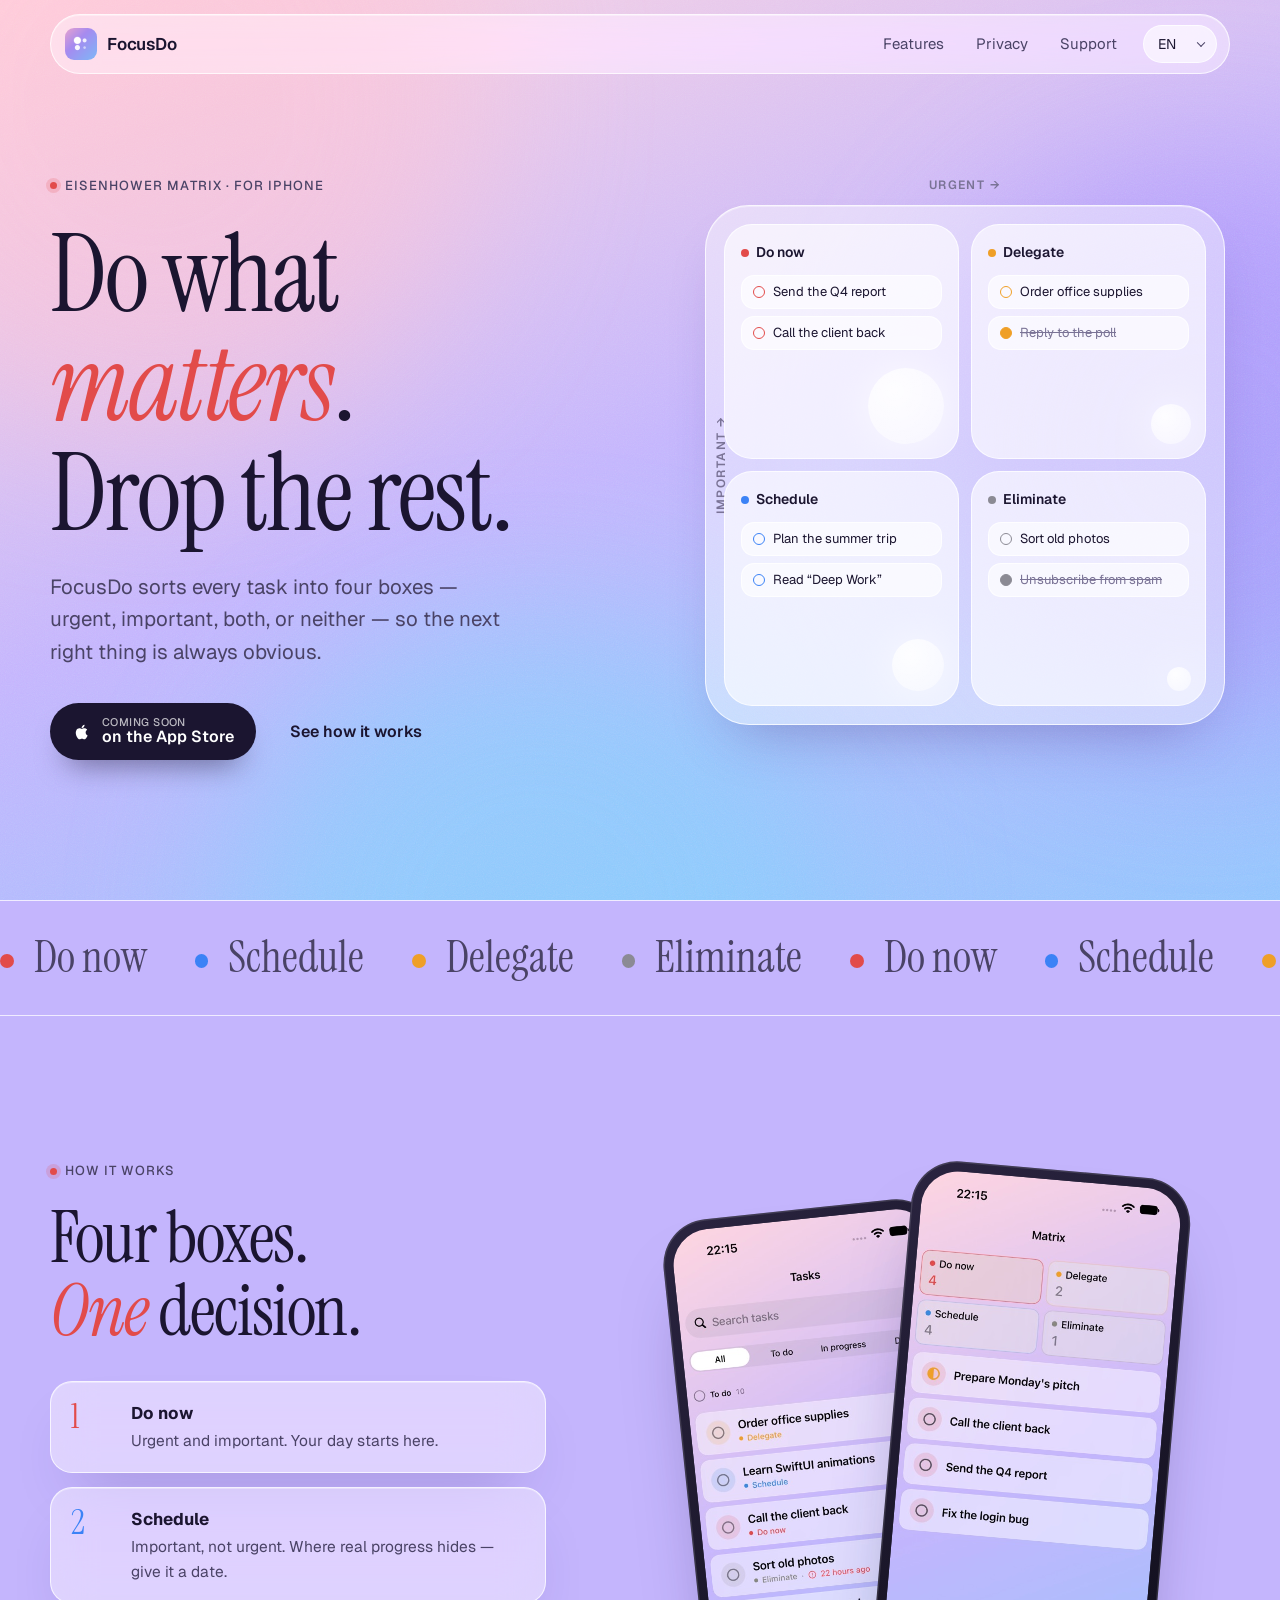
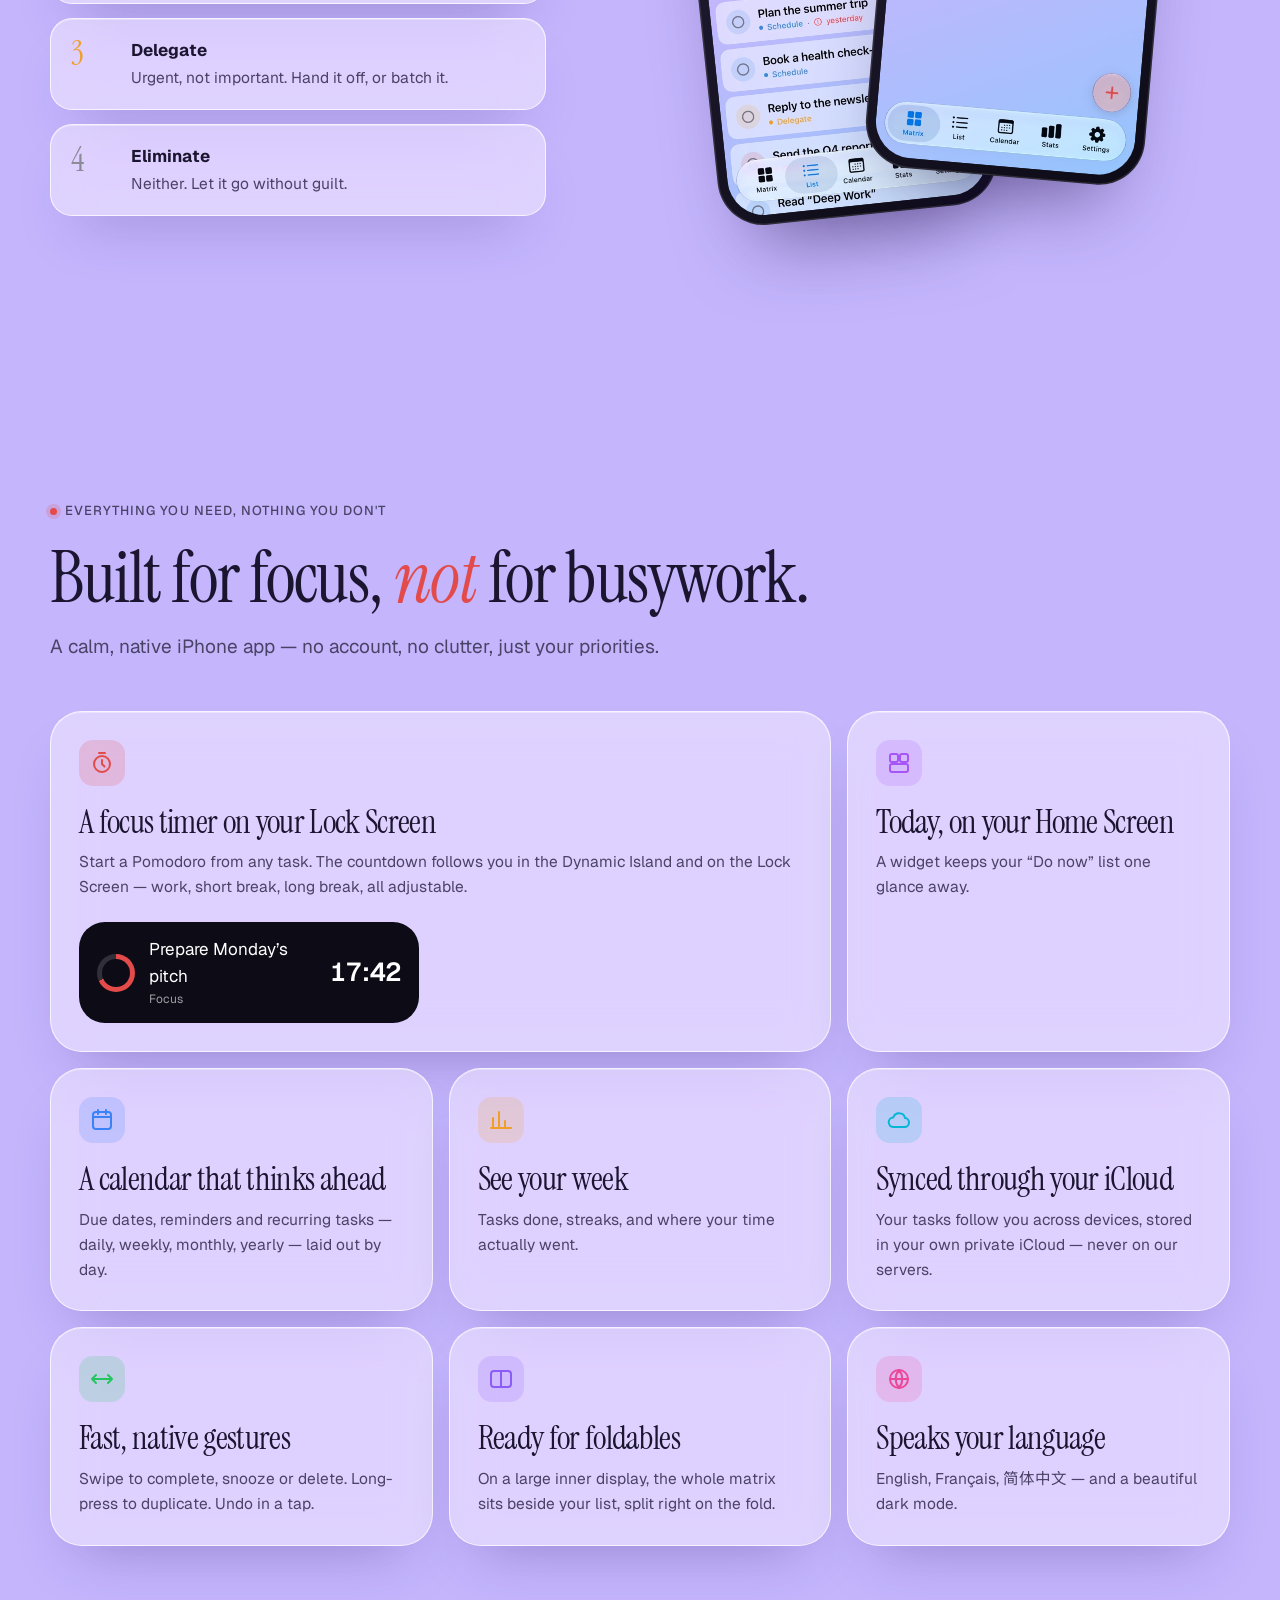
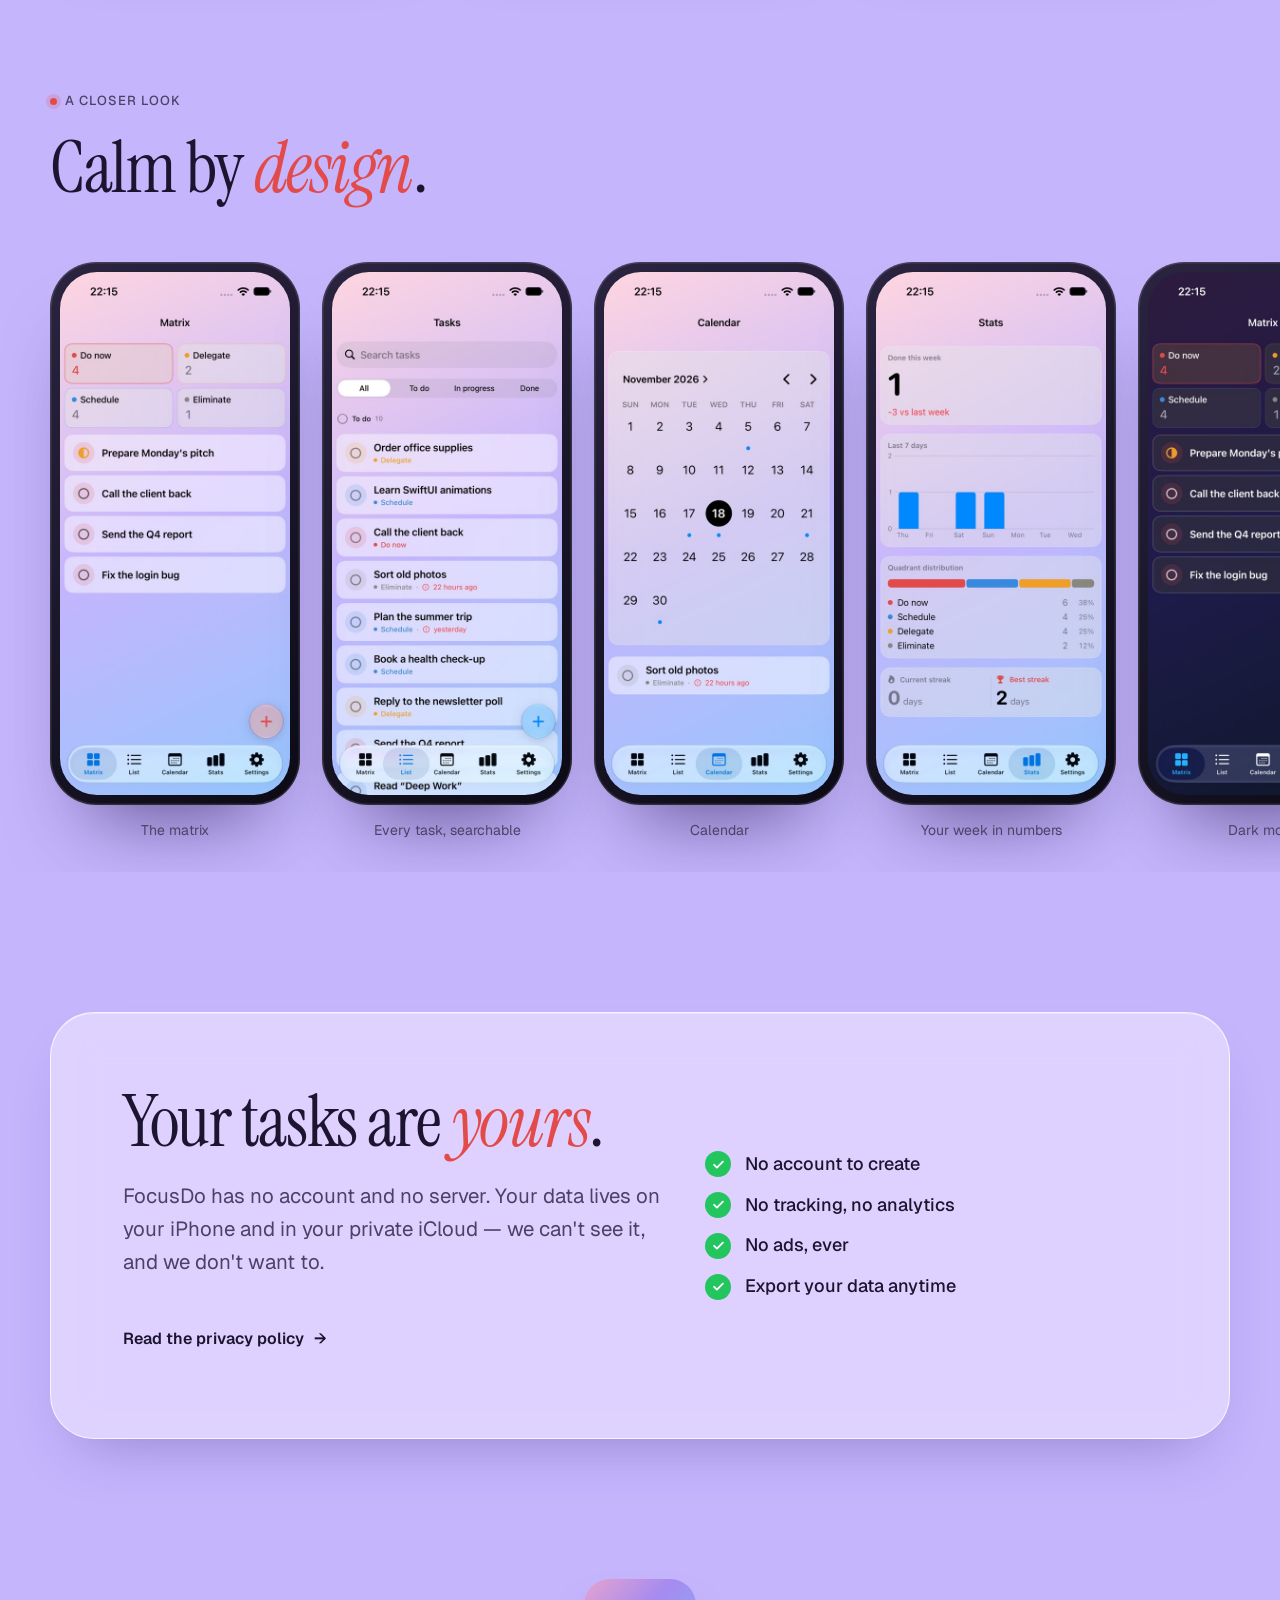
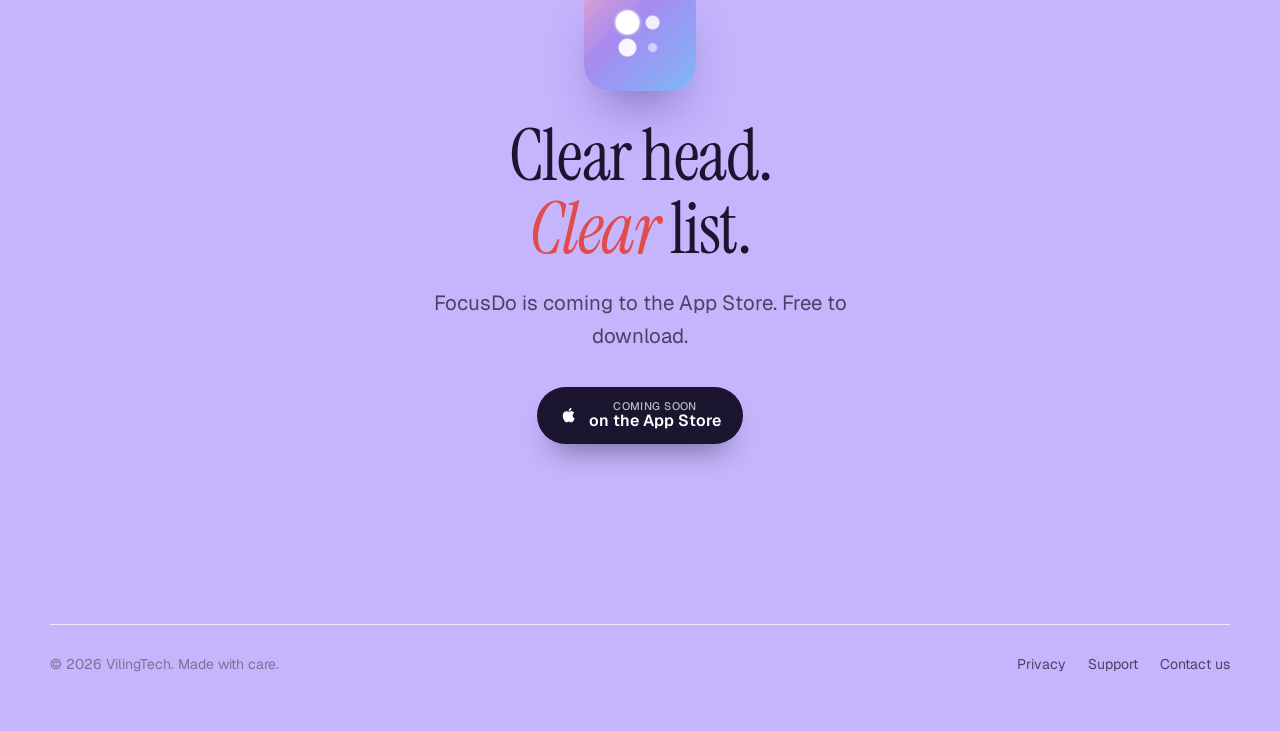
==== index.html @ 0938a529 "FocusDo website: landing, privacy policy and support Static trilingual site (en / fr / zh-Hans) for " ====
<!doctype html>
<html lang="en">
<head>
  <meta charset="utf-8" />
  <meta name="viewport" content="width=device-width, initial-scale=1, viewport-fit=cover" />
  <title data-i18n-title data-ten="FocusDo — Do what matters" data-tfr="FocusDo — Fais ce qui compte" data-tzhhans="FocusDo — 做重要的事">FocusDo — Do what matters</title>
  <meta name="description" content="FocusDo sorts every task into the Eisenhower matrix — urgent, important, both or neither — so the next right thing is always obvious. For iPhone." />
  <meta name="theme-color" content="#c4b5fd" media="(prefers-color-scheme: light)" />
  <meta name="theme-color" content="#1e1b4b" media="(prefers-color-scheme: dark)" />
  <meta property="og:title" content="FocusDo — Do what matters" />
  <meta property="og:description" content="The Eisenhower matrix, beautifully done for iPhone. No account, no tracking." />
  <meta property="og:image" content="assets/icon.png" />
  <link rel="icon" href="assets/favicon.png" />
  <link rel="apple-touch-icon" href="assets/apple-touch-icon.png" />
  <link rel="preconnect" href="https://fonts.googleapis.com" />
  <link rel="preconnect" href="https://fonts.gstatic.com" crossorigin />
  <link href="https://fonts.googleapis.com/css2?family=Geist:wght@400;500;600&family=Instrument+Serif:ital@0;1&family=Noto+Sans+SC:wght@400;600&family=Noto+Serif+SC:wght@600&display=swap" rel="stylesheet" />
  <link rel="stylesheet" href="assets/style.css" />
  <script src="assets/site.js" defer></script>
</head>
<body>
  <div class="sky" aria-hidden="true"><span></span><span></span><span></span></div>
  <div class="grain" aria-hidden="true"></div>

  <header class="nav glass">
    <a class="brand" href="./"><img src="assets/icon.png" alt="" width="32" height="32" />FocusDo</a>
    <nav class="nav-links" aria-label="Main">
      <a class="opt" href="#features" data-i18n="nav.features">Features</a>
      <a class="opt" href="privacy.html" data-i18n="nav.privacy">Privacy</a>
      <a href="support.html" data-i18n="nav.support">Support</a>
    </nav>
    <label class="lang"><span class="visually-hidden" hidden>Language</span>
      <select id="lang" aria-label="Language">
        <option value="en">EN</option><option value="fr">FR</option><option value="zh-Hans">中文</option>
      </select>
    </label>
  </header>

  <main>
    <!-- Hero -->
    <section class="hero">
      <div class="wrap hero-grid">
        <div>
          <span class="eyebrow rise" style="--d:0" data-i18n="hero.eyebrow">Eisenhower matrix · for iPhone</span>
          <h1 class="rise" style="--d:1; margin-top:22px" data-i18n="hero.title">Do what <em>matters</em>.<br>Drop the rest.</h1>
          <p class="lede rise" style="--d:2" data-i18n="hero.lede">FocusDo sorts every task into four boxes — urgent, important, both, or neither — so the next right thing is always obvious.</p>
          <div class="actions rise" style="--d:3">
            <a class="btn btn-primary" href="#get" aria-label="Coming soon on the App Store">
              <svg viewBox="0 0 24 24" fill="currentColor" aria-hidden="true"><path d="M16.37 12.6c-.02-2.2 1.8-3.26 1.88-3.31-1.02-1.5-2.62-1.7-3.19-1.72-1.36-.14-2.65.8-3.34.8-.69 0-1.75-.78-2.88-.76-1.48.02-2.85.86-3.61 2.19-1.54 2.67-.39 6.62 1.11 8.79.73 1.06 1.6 2.25 2.75 2.21 1.1-.04 1.52-.71 2.85-.71 1.33 0 1.71.71 2.88.69 1.19-.02 1.94-1.08 2.67-2.15.84-1.23 1.19-2.42 1.21-2.48-.03-.01-2.32-.89-2.33-3.55zM14.18 6.13c.61-.74 1.02-1.76.91-2.78-.88.04-1.94.59-2.57 1.32-.56.65-1.06 1.69-.93 2.69.98.08 1.98-.5 2.59-1.23z"/></svg>
              <span><small data-i18n="cta.soon">Coming soon</small><span data-i18n="cta.store">on the App Store</span></span>
            </a>
            <a class="btn btn-ghost" href="#how" data-i18n="cta.how">See how it works</a>
          </div>
        </div>

        <div class="rise" style="--d:2">
          <div class="matrix glass" role="img" aria-label="The four quadrants of the Eisenhower matrix">
            <span class="axis axis-x" data-i18n="axis.urgent">Urgent →</span>
            <span class="axis axis-y" data-i18n="axis.important">Important →</span>
            <div class="quad q-do">
              <h4><i></i><span data-i18n="q.do">Do now</span></h4>
              <div class="chip" style="--i:0;--fx:60px;--fy:-50px;--fr:8deg" data-i18n="t1">Send the Q4 report</div>
              <div class="chip" style="--i:4;--fx:-30px;--fy:70px;--fr:-10deg" data-i18n="t2">Call the client back</div>
              <span class="orb"></span>
            </div>
            <div class="quad q-delegate">
              <h4><i></i><span data-i18n="q.delegate">Delegate</span></h4>
              <div class="chip" style="--i:2;--fx:-70px;--fy:-30px;--fr:-7deg" data-i18n="t5">Order office supplies</div>
              <div class="chip done" style="--i:6;--fx:40px;--fy:60px;--fr:6deg" data-i18n="t6">Reply to the poll</div>
              <span class="orb"></span>
            </div>
            <div class="quad q-schedule">
              <h4><i></i><span data-i18n="q.schedule">Schedule</span></h4>
              <div class="chip" style="--i:1;--fx:80px;--fy:40px;--fr:-6deg" data-i18n="t3">Plan the summer trip</div>
              <div class="chip" style="--i:5;--fx:-40px;--fy:-60px;--fr:9deg" data-i18n="t4">Read “Deep Work”</div>
              <span class="orb"></span>
            </div>
            <div class="quad q-eliminate">
              <h4><i></i><span data-i18n="q.eliminate">Eliminate</span></h4>
              <div class="chip" style="--i:3;--fx:-60px;--fy:-40px;--fr:7deg" data-i18n="t7">Sort old photos</div>
              <div class="chip done" style="--i:7;--fx:30px;--fy:50px;--fr:-8deg" data-i18n="t8">Unsubscribe from spam</div>
              <span class="orb"></span>
            </div>
          </div>
        </div>
      </div>
    </section>

    <!-- Ticker -->
    <div class="ticker" aria-hidden="true">
      <div class="ticker-track">
        <span style="--c:var(--do)"><i></i><b data-i18n="q.do" style="font-weight:inherit">Do now</b></span>
        <span style="--c:var(--schedule)"><i></i><b data-i18n="q.schedule" style="font-weight:inherit">Schedule</b></span>
        <span style="--c:var(--delegate)"><i></i><b data-i18n="q.delegate" style="font-weight:inherit">Delegate</b></span>
        <span style="--c:var(--eliminate)"><i></i><b data-i18n="q.eliminate" style="font-weight:inherit">Eliminate</b></span>
        <span style="--c:var(--do)"><i></i><b data-i18n="q.do" style="font-weight:inherit">Do now</b></span>
        <span style="--c:var(--schedule)"><i></i><b data-i18n="q.schedule" style="font-weight:inherit">Schedule</b></span>
        <span style="--c:var(--delegate)"><i></i><b data-i18n="q.delegate" style="font-weight:inherit">Delegate</b></span>
        <span style="--c:var(--eliminate)"><i></i><b data-i18n="q.eliminate" style="font-weight:inherit">Eliminate</b></span>
        <span style="--c:var(--do)"><i></i><b data-i18n="q.do" style="font-weight:inherit">Do now</b></span>
        <span style="--c:var(--schedule)"><i></i><b data-i18n="q.schedule" style="font-weight:inherit">Schedule</b></span>
        <span style="--c:var(--delegate)"><i></i><b data-i18n="q.delegate" style="font-weight:inherit">Delegate</b></span>
        <span style="--c:var(--eliminate)"><i></i><b data-i18n="q.eliminate" style="font-weight:inherit">Eliminate</b></span>
        <span style="--c:var(--do)"><i></i><b data-i18n="q.do" style="font-weight:inherit">Do now</b></span>
        <span style="--c:var(--schedule)"><i></i><b data-i18n="q.schedule" style="font-weight:inherit">Schedule</b></span>
        <span style="--c:var(--delegate)"><i></i><b data-i18n="q.delegate" style="font-weight:inherit">Delegate</b></span>
        <span style="--c:var(--eliminate)"><i></i><b data-i18n="q.eliminate" style="font-weight:inherit">Eliminate</b></span>
      </div>
    </div>

    <!-- How it works -->
    <section id="how">
      <div class="wrap how">
        <div class="reveal">
          <span class="eyebrow" data-i18n="how.eyebrow">How it works</span>
          <h2 style="margin-top:18px" data-i18n="how.title">Four boxes.<br><em>One</em> decision.</h2>
          <ol class="steps">
            <li class="glass" style="--c:var(--do)"><b>1</b><div><strong data-i18n="how.s1.t">Do now</strong><p data-i18n="how.s1.p">Urgent and important. Your day starts here.</p></div></li>
            <li class="glass" style="--c:var(--schedule)"><b>2</b><div><strong data-i18n="how.s2.t">Schedule</strong><p data-i18n="how.s2.p">Important, not urgent.</p></div></li>
            <li class="glass" style="--c:var(--delegate)"><b>3</b><div><strong data-i18n="how.s3.t">Delegate</strong><p data-i18n="how.s3.p">Urgent, not important.</p></div></li>
            <li class="glass" style="--c:var(--eliminate)"><b>4</b><div><strong data-i18n="how.s4.t">Eliminate</strong><p data-i18n="how.s4.p">Neither.</p></div></li>
          </ol>
        </div>
        <div class="phones reveal">
          <div class="phone"><img data-shot="list:light" alt="FocusDo task list" loading="lazy" /></div>
          <div class="phone"><img data-shot="matrix" alt="FocusDo matrix screen" /></div>
        </div>
      </div>
    </section>

    <!-- Features -->
    <section id="features">
      <div class="wrap">
        <div class="section-head reveal">
          <span class="eyebrow" data-i18n="feat.eyebrow">Everything you need</span>
          <h2 style="margin-top:18px" data-i18n="feat.title">Built for focus, <em>not</em> for busywork.</h2>
          <p data-i18n="feat.lede">A calm, native iPhone app.</p>
        </div>

        <div class="bento">
          <article class="card glass span-4 reveal" style="--c:var(--do)">
            <div class="ic"><svg viewBox="0 0 24 24" fill="none" stroke="currentColor" stroke-width="2" stroke-linecap="round" stroke-linejoin="round"><circle cx="12" cy="13" r="8"/><path d="M12 9v4l2.5 2.5M9 2h6"/></svg></div>
            <h3 data-i18n="f.focus.t">A focus timer on your Lock Screen</h3>
            <p data-i18n="f.focus.p">Start a Pomodoro from any task.</p>
            <div class="island" aria-hidden="true">
              <span class="ring"></span>
              <div><span data-i18n="f.focus.task">Prepare Monday’s pitch</span><small data-i18n="f.focus.phase">Focus</small></div>
              <b>17:42</b>
            </div>
          </article>
          <article class="card glass span-2 reveal" style="--c:#a855f7">
            <div class="ic"><svg viewBox="0 0 24 24" fill="none" stroke="currentColor" stroke-width="2" stroke-linecap="round" stroke-linejoin="round"><rect x="3" y="3" width="8" height="8" rx="2"/><rect x="13" y="3" width="8" height="8" rx="2"/><rect x="3" y="13" width="18" height="8" rx="2"/></svg></div>
            <h3 data-i18n="f.widget.t">Today, on your Home Screen</h3>
            <p data-i18n="f.widget.p">A widget keeps your “Do now” list one glance away.</p>
          </article>
          <article class="card glass span-2 reveal" style="--c:var(--schedule)">
            <div class="ic"><svg viewBox="0 0 24 24" fill="none" stroke="currentColor" stroke-width="2" stroke-linecap="round" stroke-linejoin="round"><rect x="3" y="4" width="18" height="17" rx="3"/><path d="M3 9h18M8 2v4M16 2v4"/></svg></div>
            <h3 data-i18n="f.cal.t">A calendar that thinks ahead</h3>
            <p data-i18n="f.cal.p">Due dates, reminders and recurring tasks.</p>
          </article>
          <article class="card glass span-2 reveal" style="--c:var(--delegate)">
            <div class="ic"><svg viewBox="0 0 24 24" fill="none" stroke="currentColor" stroke-width="2" stroke-linecap="round" stroke-linejoin="round"><path d="M4 20V10M10 20V4M16 20v-7M22 20H2"/></svg></div>
            <h3 data-i18n="f.stats.t">See your week</h3>
            <p data-i18n="f.stats.p">Tasks done, streaks, and where your time went.</p>
          </article>
          <article class="card glass span-2 reveal" style="--c:#06b6d4">
            <div class="ic"><svg viewBox="0 0 24 24" fill="none" stroke="currentColor" stroke-width="2" stroke-linecap="round" stroke-linejoin="round"><path d="M17.5 19a4.5 4.5 0 0 0 .5-8.97A6 6 0 0 0 6.34 9.5 4 4 0 0 0 6.5 19z"/></svg></div>
            <h3 data-i18n="f.sync.t">Synced through your iCloud</h3>
            <p data-i18n="f.sync.p">Stored in your own private iCloud.</p>
          </article>
          <article class="card glass span-2 reveal" style="--c:#22c55e">
            <div class="ic"><svg viewBox="0 0 24 24" fill="none" stroke="currentColor" stroke-width="2" stroke-linecap="round" stroke-linejoin="round"><path d="M18 8l4 4-4 4M6 8l-4 4 4 4M2 12h20"/></svg></div>
            <h3 data-i18n="f.gesture.t">Fast, native gestures</h3>
            <p data-i18n="f.gesture.p">Swipe to complete, snooze or delete.</p>
          </article>
          <article class="card glass span-2 reveal" style="--c:#8b5cf6">
            <div class="ic"><svg viewBox="0 0 24 24" fill="none" stroke="currentColor" stroke-width="2" stroke-linecap="round" stroke-linejoin="round"><rect x="2" y="4" width="20" height="16" rx="3"/><path d="M12 4v16"/></svg></div>
            <h3 data-i18n="f.duo.t">Ready for foldables</h3>
            <p data-i18n="f.duo.p">On a large inner display, the whole matrix sits beside your list.</p>
          </article>
          <article class="card glass span-2 reveal" style="--c:#ec4899">
            <div class="ic"><svg viewBox="0 0 24 24" fill="none" stroke="currentColor" stroke-width="2" stroke-linecap="round" stroke-linejoin="round"><circle cx="12" cy="12" r="9"/><path d="M3 12h18M12 3a14 14 0 0 1 0 18M12 3a14 14 0 0 0 0 18"/></svg></div>
            <h3 data-i18n="f.lang.t">Speaks your language</h3>
            <p data-i18n="f.lang.p">English, Français, 简体中文 — and a beautiful dark mode.</p>
          </article>
        </div>
      </div>
    </section>

    <!-- Gallery -->
    <section id="gallery" style="padding-top:0">
      <div class="wrap">
        <div class="section-head reveal">
          <span class="eyebrow" data-i18n="gal.eyebrow">A closer look</span>
          <h2 style="margin-top:18px" data-i18n="gal.title">Calm by <em>design</em>.</h2>
        </div>
        <div class="gallery reveal" tabindex="0" aria-label="Screenshots">
          <figure><div class="phone"><img data-shot="matrix:light" alt="" loading="lazy" /></div><figcaption data-i18n="gal.matrix">The matrix</figcaption></figure>
          <figure><div class="phone"><img data-shot="list:light" alt="" loading="lazy" /></div><figcaption data-i18n="gal.list">Every task, searchable</figcaption></figure>
          <figure><div class="phone"><img data-shot="calendar:light" alt="" loading="lazy" /></div><figcaption data-i18n="gal.calendar">Calendar</figcaption></figure>
          <figure><div class="phone"><img data-shot="stats:light" alt="" loading="lazy" /></div><figcaption data-i18n="gal.stats">Your week in numbers</figcaption></figure>
          <figure><div class="phone"><img data-shot="matrix:dark" alt="" loading="lazy" /></div><figcaption data-i18n="gal.dark">Dark mode</figcaption></figure>
        </div>
      </div>
    </section>

    <!-- Privacy pledge -->
    <section style="padding-top:0">
      <div class="wrap">
        <div class="pledge glass reveal">
          <div>
            <h2 data-i18n="pledge.title">Your tasks are <em>yours</em>.</h2>
            <p class="lede" style="max-width:44ch" data-i18n="pledge.p">FocusDo has no account and no server.</p>
            <div class="actions"><a class="btn btn-ghost" href="privacy.html" style="padding-left:0"><span data-i18n="pledge.link">Read the privacy policy</span> →</a></div>
          </div>
          <ul>
            <li data-i18n="pledge.l1">No account to create</li>
            <li data-i18n="pledge.l2">No tracking, no analytics</li>
            <li data-i18n="pledge.l3">No ads, ever</li>
            <li data-i18n="pledge.l4">Export your data anytime</li>
          </ul>
        </div>
      </div>
    </section>

    <!-- Final CTA -->
    <section id="get" class="cta" style="padding-top:0">
      <div class="wrap reveal">
        <img src="assets/icon.png" alt="FocusDo app icon" width="112" height="112" />
        <h2 data-i18n="final.title">Clear head.<br><em>Clear</em> list.</h2>
        <p class="lede" data-i18n="final.lede">FocusDo is coming to the App Store. Free to download.</p>
        <div class="actions">
          <span class="btn btn-primary" aria-disabled="true">
            <svg viewBox="0 0 24 24" fill="currentColor" aria-hidden="true"><path d="M16.37 12.6c-.02-2.2 1.8-3.26 1.88-3.31-1.02-1.5-2.62-1.7-3.19-1.72-1.36-.14-2.65.8-3.34.8-.69 0-1.75-.78-2.88-.76-1.48.02-2.85.86-3.61 2.19-1.54 2.67-.39 6.62 1.11 8.79.73 1.06 1.6 2.25 2.75 2.21 1.1-.04 1.52-.71 2.85-.71 1.33 0 1.71.71 2.88.69 1.19-.02 1.94-1.08 2.67-2.15.84-1.23 1.19-2.42 1.21-2.48-.03-.01-2.32-.89-2.33-3.55zM14.18 6.13c.61-.74 1.02-1.76.91-2.78-.88.04-1.94.59-2.57 1.32-.56.65-1.06 1.69-.93 2.69.98.08 1.98-.5 2.59-1.23z"/></svg>
            <span><small data-i18n="cta.soon">Coming soon</small><span data-i18n="cta.store">on the App Store</span></span>
          </span>
        </div>
      </div>
    </section>
  </main>

  <footer>
    <div class="wrap">
      <span data-i18n="foot.rights">© 2026 VilingTech.</span>
      <nav aria-label="Footer">
        <a href="privacy.html" data-i18n="nav.privacy">Privacy</a>
        <a href="support.html" data-i18n="nav.support">Support</a>
        <a data-contact href="#">Contact</a>
      </nav>
    </div>
  </footer>
</body>
</html>
---- assets/style.css ----
/* FocusDo — site styles
   Visual language borrowed from the app: a pink → lavender → blue sky,
   Liquid Glass surfaces, and the icon's four-dot constellation. */

:root {
  --sky-1: #ffd6e0;
  --sky-2: #c4b5fd;
  --sky-3: #93c5fd;
  --ink: #1b1530;
  --ink-soft: #4a4366;
  --ink-mute: #7a7396;
  --glass: rgba(255, 255, 255, 0.42);
  --glass-strong: rgba(255, 255, 255, 0.62);
  --glass-edge: rgba(255, 255, 255, 0.75);
  --shadow: 0 30px 60px -30px rgba(52, 30, 110, 0.35);
  --do: #e24b4a;
  --schedule: #3b82f6;
  --delegate: #ef9f27;
  --eliminate: #8b8a94;
  --radius-l: 32px;
  --radius-m: 22px;
  --serif: "Instrument Serif", "Noto Serif SC", "Songti SC", Georgia, serif;
  --sans: "Geist", "Noto Sans SC", "PingFang SC", -apple-system, sans-serif;
  --max: 1180px;
  color-scheme: light;
}

@media (prefers-color-scheme: dark) {
  :root {
    --sky-1: #2d1b3d;
    --sky-2: #1e1b4b;
    --sky-3: #0f172a;
    --ink: #f4f1ff;
    --ink-soft: #c9c2e8;
    --ink-mute: #918ab3;
    --glass: rgba(255, 255, 255, 0.07);
    --glass-strong: rgba(255, 255, 255, 0.11);
    --glass-edge: rgba(255, 255, 255, 0.16);
    --shadow: 0 30px 60px -30px rgba(0, 0, 0, 0.7);
    color-scheme: dark;
  }
}

*, *::before, *::after { box-sizing: border-box; }
html { scroll-behavior: smooth; -webkit-text-size-adjust: 100%; }
body {
  margin: 0;
  font-family: var(--sans);
  font-size: 17px;
  line-height: 1.6;
  color: var(--ink);
  background: var(--sky-2);
  overflow-x: hidden;
  -webkit-font-smoothing: antialiased;
}
img { max-width: 100%; display: block; }
a { color: inherit; }
:focus-visible { outline: 2.5px solid var(--schedule); outline-offset: 3px; border-radius: 8px; }

/* ── Sky: drifting gradient blobs + grain ─────────────────────────────── */
.sky {
  position: fixed; inset: 0; z-index: -2; overflow: hidden;
  background: linear-gradient(160deg, var(--sky-1) 0%, var(--sky-2) 50%, var(--sky-3) 100%);
}
.sky span {
  position: absolute; border-radius: 50%; filter: blur(80px); opacity: .55;
  animation: drift 26s ease-in-out infinite alternate;
}
.sky span:nth-child(1) { width: 52vmax; height: 52vmax; left: -14vmax; top: -18vmax; background: #ffc2d4; }
.sky span:nth-child(2) { width: 44vmax; height: 44vmax; right: -16vmax; top: 18vh; background: #a78bfa; animation-delay: -8s; }
.sky span:nth-child(3) { width: 48vmax; height: 48vmax; left: 18vw; bottom: -26vmax; background: #7dd3fc; animation-delay: -15s; }
@media (prefers-color-scheme: dark) {
  .sky span { opacity: .28; }
}
@keyframes drift {
  to { transform: translate3d(6vw, 4vh, 0) scale(1.08); }
}
.grain {
  position: fixed; inset: 0; z-index: -1; pointer-events: none; opacity: .18; mix-blend-mode: overlay;
  background-image: url("data:image/svg+xml,%3Csvg xmlns='http://www.w3.org/2000/svg' width='160' height='160'%3E%3Cfilter id='n'%3E%3CfeTurbulence type='fractalNoise' baseFrequency='.9' numOctaves='3' stitchTiles='stitch'/%3E%3C/filter%3E%3Crect width='100%25' height='100%25' filter='url(%23n)'/%3E%3C/svg%3E");
}

/* ── Glass ─────────────────────────────────────────────────────────────── */
.glass {
  background: var(--glass);
  border: 1px solid var(--glass-edge);
  backdrop-filter: blur(22px) saturate(160%);
  -webkit-backdrop-filter: blur(22px) saturate(160%);
  box-shadow: var(--shadow), inset 0 1px 0 rgba(255, 255, 255, 0.35);
}

/* ── Layout ────────────────────────────────────────────────────────────── */
.wrap { width: min(var(--max), 100% - 32px); margin-inline: auto; }
section { padding-block: clamp(72px, 11vw, 140px); }

/* ── Nav ───────────────────────────────────────────────────────────────── */
.nav {
  position: sticky; top: 14px; z-index: 50;
  width: min(var(--max), 100% - 24px); margin: 14px auto 0;
  display: flex; align-items: center; gap: 12px;
  padding: 10px 12px 10px 14px; border-radius: 999px;
}
.brand { display: flex; align-items: center; gap: 10px; text-decoration: none; font-weight: 600; letter-spacing: -.01em; }
.brand img { width: 32px; height: 32px; border-radius: 9px; }
.nav-links { display: flex; gap: 4px; margin-left: auto; }
.nav-links a {
  text-decoration: none; font-size: 15px; color: var(--ink-soft);
  padding: 7px 14px; border-radius: 999px; transition: background .2s, color .2s;
}
.nav-links a:hover, .nav-links a[aria-current="page"] { background: var(--glass-strong); color: var(--ink); }
.lang { position: relative; }
.lang select {
  appearance: none; -webkit-appearance: none; font: inherit; font-size: 14px; color: var(--ink);
  background: var(--glass-strong); border: 1px solid var(--glass-edge); border-radius: 999px;
  padding: 7px 30px 7px 14px; cursor: pointer;
}
.lang::after {
  content: ""; position: absolute; right: 13px; top: 50%; width: 6px; height: 6px; pointer-events: none;
  border-right: 1.5px solid var(--ink-soft); border-bottom: 1.5px solid var(--ink-soft);
  transform: translateY(-70%) rotate(45deg);
}
@media (max-width: 720px) {
  .nav-links .opt { display: none; }
}

/* ── Type ──────────────────────────────────────────────────────────────── */
.eyebrow {
  display: inline-flex; align-items: center; gap: 8px;
  font-size: 13px; font-weight: 500; letter-spacing: .08em; text-transform: uppercase; color: var(--ink-soft);
}
.eyebrow::before { content: ""; width: 7px; height: 7px; border-radius: 50%; background: var(--do); box-shadow: 0 0 0 4px rgba(226, 75, 74, .18); }
h1, h2, h3 { font-family: var(--serif); font-weight: 400; letter-spacing: -.02em; line-height: 1.02; margin: 0; }
h1 { font-size: clamp(54px, 8.4vw, 116px); }
h2 { font-size: clamp(40px, 5.6vw, 76px); }
h3 { font-size: clamp(26px, 2.6vw, 34px); line-height: 1.1; }
h1 em, h2 em { font-style: italic; color: var(--do); }
:lang(zh-Hans) h1, :lang(zh-Hans) h2, :lang(zh-Hans) h3 { font-weight: 600; letter-spacing: 0; line-height: 1.15; }
:lang(zh-Hans) h1 em, :lang(zh-Hans) h2 em { font-style: normal; }
.lede { font-size: clamp(18px, 1.6vw, 21px); color: var(--ink-soft); max-width: 34ch; margin: 22px 0 0; }

/* ── Buttons ───────────────────────────────────────────────────────────── */
.actions { display: flex; flex-wrap: wrap; gap: 12px; margin-top: 34px; }
.btn {
  display: inline-flex; align-items: center; gap: 10px; text-decoration: none;
  font-weight: 600; font-size: 16px; padding: 14px 22px; border-radius: 999px;
  transition: transform .2s ease, box-shadow .2s ease;
}
.btn:hover { transform: translateY(-2px); }
.btn-primary { background: var(--ink); color: #fff; box-shadow: 0 18px 30px -16px rgba(27, 21, 48, .6); }
@media (prefers-color-scheme: dark) { .btn-primary { background: #fff; color: #1b1530; } }
.btn-primary small { display: block; font-size: 11px; font-weight: 500; opacity: .7; letter-spacing: .04em; text-transform: uppercase; line-height: 1; }
.btn-primary span { line-height: 1.15; }
.btn-ghost { color: var(--ink); }
.btn svg { width: 20px; height: 20px; flex: none; }

/* ── Hero ──────────────────────────────────────────────────────────────── */
.hero { padding-top: clamp(48px, 8vw, 96px); }
.hero-grid { display: grid; grid-template-columns: 1.05fr .95fr; gap: clamp(32px, 5vw, 72px); align-items: center; }
@media (max-width: 920px) { .hero-grid { grid-template-columns: minmax(0, 1fr); } }
.hero-grid > *, .how > * { min-width: 0; }
@media (max-width: 920px) { .hero-grid > :last-child { margin-top: 28px; } }

/* The constellation: the app icon's four dots, blown up into the matrix itself */
.matrix {
  --size: min(520px, 88vw);
  position: relative; width: var(--size); aspect-ratio: 1; margin-inline: auto;
  border-radius: 44px; padding: 18px;
  display: grid; grid-template-columns: 1fr 1fr; grid-template-rows: 1fr 1fr; gap: 12px;
}
.axis {
  position: absolute; font-size: 12px; font-weight: 600; letter-spacing: .12em; text-transform: uppercase; color: var(--ink-mute);
}
.axis-x { top: -30px; left: 50%; transform: translateX(-50%); }
.axis-y { left: -34px; top: 50%; transform: translateY(-50%) rotate(-90deg); }
.quad {
  position: relative; border-radius: 28px; padding: 16px 16px 14px;
  display: flex; flex-direction: column; gap: 7px; overflow: hidden;
  background: var(--glass-strong); border: 1px solid var(--glass-edge);
}
.quad h4 { margin: 0 0 4px; font-size: 14px; font-weight: 600; display: flex; align-items: center; gap: 7px; }
.quad h4 i { width: 8px; height: 8px; border-radius: 50%; background: var(--c); flex: none; }
.quad .orb {
  position: absolute; right: 14px; bottom: 14px; border-radius: 50%;
  background: radial-gradient(circle at 35% 30%, #fff, rgba(255, 255, 255, .55));
  box-shadow: 0 0 40px rgba(255, 255, 255, .7);
  width: var(--orb); height: var(--orb); opacity: .9;
  animation: breathe 6s ease-in-out infinite;
}
@media (prefers-color-scheme: dark) {
  .quad .orb { background: radial-gradient(circle at 35% 30%, rgba(255,255,255,.9), rgba(255,255,255,.2)); box-shadow: 0 0 40px rgba(196,181,253,.35); }
}
@keyframes breathe { 50% { transform: scale(1.06); } }
.q-do { --c: var(--do); --orb: 76px; }
.q-schedule { --c: var(--schedule); --orb: 52px; }
.q-delegate { --c: var(--delegate); --orb: 40px; }
.q-eliminate { --c: var(--eliminate); --orb: 24px; }
.q-do .orb { animation-delay: -1s; }
.q-delegate .orb { animation-delay: -3s; }

.chip {
  position: relative; z-index: 1; font-size: 13px; line-height: 1.25; padding: 8px 11px; border-radius: 13px;
  background: var(--glass-strong); border: 1px solid var(--glass-edge);
  display: flex; gap: 8px; align-items: center; max-width: 100%;
  opacity: 0; transform: translate(var(--fx, 0), var(--fy, -40px)) rotate(var(--fr, -6deg)) scale(.92);
  animation: land .9s cubic-bezier(.2, .9, .25, 1.2) forwards;
  animation-delay: calc(.35s + var(--i) * .13s);
}
.chip::before { content: ""; width: 12px; height: 12px; border-radius: 50%; border: 1.5px solid var(--c); flex: none; }
.chip.done { text-decoration: line-through; color: var(--ink-mute); }
.chip.done::before { background: var(--c); }
@keyframes land { to { opacity: 1; transform: none; } }

/* ── Hero intro stagger ───────────────────────────────────────────────── */
.rise { opacity: 0; transform: translateY(18px); animation: rise .9s cubic-bezier(.2, .8, .2, 1) forwards; animation-delay: calc(var(--d, 0) * .1s); }
@keyframes rise { to { opacity: 1; transform: none; } }

/* ── Marquee of quadrant words ────────────────────────────────────────── */
.ticker { overflow: hidden; padding-block: 22px; border-block: 1px solid var(--glass-edge); }
.ticker-track { display: flex; gap: 48px; width: max-content; animation: ticker 40s linear infinite; }
.ticker span { font-family: var(--serif); font-size: clamp(28px, 3.4vw, 44px); white-space: nowrap; color: var(--ink-soft); }
.ticker span i { font-style: normal; display: inline-block; width: .32em; height: .32em; border-radius: 50%; background: var(--c); margin-right: .45em; vertical-align: middle; }
@keyframes ticker { to { transform: translateX(-50%); } }

/* ── How it works ─────────────────────────────────────────────────────── */
.how { display: grid; grid-template-columns: .9fr 1.1fr; gap: clamp(32px, 6vw, 96px); align-items: center; }
@media (max-width: 920px) { .how { grid-template-columns: minmax(0, 1fr); } }
.steps { list-style: none; padding: 0; margin: 34px 0 0; display: grid; gap: 14px; }
.steps li { display: grid; grid-template-columns: 44px 1fr; gap: 16px; padding: 18px 20px; border-radius: var(--radius-m); }
.steps b { font-family: var(--serif); font-size: 34px; font-weight: 400; line-height: 1; color: var(--c); }
.steps strong { display: block; font-size: 17px; }
.steps p { margin: 2px 0 0; color: var(--ink-soft); font-size: 15.5px; }

/* Phone mockup */
.phones { position: relative; display: flex; justify-content: center; min-height: 600px; }
.phone {
  --w: 280px;
  width: var(--w); aspect-ratio: 1206 / 2622; border-radius: 46px; padding: 10px;
  background: linear-gradient(145deg, #2a2440, #0d0b16);
  box-shadow: 0 50px 80px -40px rgba(30, 15, 70, .6), inset 0 0 0 1.5px rgba(255, 255, 255, .12);
  flex: none;
}
.phone img { width: 100%; height: 100%; object-fit: cover; border-radius: 37px; background: var(--sky-2); }
.phones .phone:nth-child(1) { transform: rotate(-6deg) translate(40px, 30px); z-index: 1; }
.phones .phone:nth-child(2) { transform: rotate(5deg) translate(-40px, -10px); z-index: 2; }
@media (max-width: 560px) {
  .phones { min-height: 0; }
  .phone { --w: min(170px, 43vw); }
  .phones .phone:nth-child(1) { transform: rotate(-6deg) translate(28px, 22px); }
  .phones .phone:nth-child(2) { transform: rotate(5deg) translate(-28px, -6px); }
}

/* ── Features bento ───────────────────────────────────────────────────── */
.section-head { max-width: 760px; margin-bottom: 48px; }
.section-head p { color: var(--ink-soft); font-size: 19px; margin: 18px 0 0; }
.bento { display: grid; grid-template-columns: repeat(6, 1fr); gap: 16px; }
.card { border-radius: var(--radius-l); padding: 28px; position: relative; overflow: hidden; }
.card p { color: var(--ink-soft); margin: 10px 0 0; font-size: 15.5px; }
.card .ic {
  width: 46px; height: 46px; border-radius: 14px; display: grid; place-items: center; margin-bottom: 18px;
  background: color-mix(in srgb, var(--c, #8b5cf6) 18%, transparent); color: var(--c, #8b5cf6);
}
.card .ic svg { width: 24px; height: 24px; }
.span-3 { grid-column: span 3; }
.span-2 { grid-column: span 2; }
.span-4 { grid-column: span 4; }
@media (max-width: 920px) { .span-3, .span-2, .span-4 { grid-column: span 6; } }
@media (min-width: 621px) and (max-width: 920px) { .span-2 { grid-column: span 3; } }

/* Live Activity mini-mock inside the focus card */
.island {
  margin-top: 22px; display: flex; align-items: center; gap: 14px; padding: 14px 18px; border-radius: 26px;
  background: #0d0b16; color: #fff; max-width: 340px;
}
.island .ring { width: 38px; height: 38px; border-radius: 50%; background: conic-gradient(var(--do) 0 68%, rgba(255,255,255,.15) 68% 100%); display: grid; place-items: center; flex: none; }
.island .ring::after { content: ""; width: 28px; height: 28px; border-radius: 50%; background: #0d0b16; }
.island b { font-variant-numeric: tabular-nums; font-size: 26px; font-weight: 600; margin-left: auto; letter-spacing: -.01em; }
.island small { display: block; opacity: .6; font-size: 12px; }

/* ── Gallery ──────────────────────────────────────────────────────────── */
.gallery {
  display: flex; gap: 22px; overflow-x: auto; scroll-snap-type: x mandatory; padding: 10px 16px 30px;
  margin-inline: calc((100vw - min(var(--max), 100vw - 32px)) / -2); padding-inline: max(16px, calc((100vw - var(--max)) / 2));
  scrollbar-width: none;
}
.gallery::-webkit-scrollbar { display: none; }
.gallery figure { margin: 0; scroll-snap-align: center; flex: none; }
.gallery .phone { --w: 250px; }
.gallery figcaption { text-align: center; margin-top: 14px; font-size: 14px; color: var(--ink-soft); }

/* ── Privacy pledge ───────────────────────────────────────────────────── */
.pledge { border-radius: 44px; padding: clamp(36px, 6vw, 72px); display: grid; grid-template-columns: 1.2fr 1fr; gap: 40px; align-items: center; }
@media (max-width: 820px) { .pledge { grid-template-columns: 1fr; } }
.pledge ul { list-style: none; padding: 0; margin: 0; display: grid; gap: 12px; }
.pledge li { display: flex; gap: 14px; align-items: center; font-size: 18px; font-weight: 500; }
.pledge li::before {
  content: ""; width: 26px; height: 26px; border-radius: 50%; flex: none;
  background: #22c55e url("data:image/svg+xml,%3Csvg xmlns='http://www.w3.org/2000/svg' viewBox='0 0 24 24' fill='none' stroke='white' stroke-width='3' stroke-linecap='round' stroke-linejoin='round'%3E%3Cpath d='M5 12.5l4.5 4.5L19 7.5'/%3E%3C/svg%3E") center / 15px no-repeat;
}

/* ── Final CTA ────────────────────────────────────────────────────────── */
.cta { text-align: center; }
.cta img { width: 112px; height: 112px; border-radius: 26px; margin: 0 auto 28px; box-shadow: 0 30px 50px -20px rgba(60, 30, 120, .5); }
.cta .actions { justify-content: center; }
.cta .lede { margin-inline: auto; }

/* ── Footer ───────────────────────────────────────────────────────────── */
footer { padding: 40px 0 56px; color: var(--ink-mute); font-size: 14px; }
footer .wrap { display: flex; flex-wrap: wrap; gap: 14px 28px; align-items: center; border-top: 1px solid var(--glass-edge); padding-top: 28px; }
footer nav { display: flex; gap: 22px; margin-left: auto; }
footer a { text-decoration: none; color: var(--ink-soft); }
footer a:hover { color: var(--ink); }

/* ── Long-form pages (privacy, support) ───────────────────────────────── */
.doc { padding-top: clamp(48px, 7vw, 88px); }
.doc-head { max-width: 820px; margin-bottom: 40px; }
.doc-head .lede { max-width: 56ch; }
.doc-body { border-radius: var(--radius-l); padding: clamp(26px, 5vw, 56px); max-width: 860px; }
.doc-body h2 { font-size: clamp(28px, 3vw, 36px); margin: 44px 0 12px; }
.doc-body h2:first-child { margin-top: 0; }
.doc-body p, .doc-body li { color: var(--ink-soft); }
.doc-body strong { color: var(--ink); }
.doc-body ul { padding-left: 1.2em; }
.doc-body li { margin: 6px 0; }
.meta { font-size: 14px; color: var(--ink-mute); margin-top: 18px; }
.summary { display: grid; grid-template-columns: repeat(3, 1fr); gap: 14px; margin: 0 0 36px; }
@media (max-width: 680px) { .summary { grid-template-columns: 1fr; } }
.summary div { padding: 18px 20px; border-radius: var(--radius-m); }
.summary b { display: block; font-size: 16px; }
.summary span { font-size: 14px; color: var(--ink-soft); }
details { border-top: 1px solid var(--glass-edge); padding: 4px 0; }
details:last-of-type { border-bottom: 1px solid var(--glass-edge); }
summary {
  cursor: pointer; list-style: none; padding: 18px 40px 18px 0; position: relative;
  font-weight: 600; font-size: 18px; color: var(--ink);
}
summary::-webkit-details-marker { display: none; }
summary::after {
  content: "+"; position: absolute; right: 6px; top: 50%; transform: translateY(-50%);
  font-family: var(--serif); font-size: 30px; font-weight: 400; color: var(--ink-mute); transition: transform .25s;
}
details[open] summary::after { transform: translateY(-50%) rotate(45deg); }
details > div { padding: 0 0 18px; }
.contact-card { margin-top: 40px; padding: 26px 28px; border-radius: var(--radius-m); display: flex; flex-wrap: wrap; gap: 16px; align-items: center; justify-content: space-between; }
.contact-card p { margin: 4px 0 0; }

/* Language blocks on long-form pages: only the active one shows. */
[data-lang-block] { display: none; }
html[lang="en"] [data-lang-block="en"],
html[lang="fr"] [data-lang-block="fr"],
html[lang="zh-Hans"] [data-lang-block="zh-Hans"] { display: block; }

/* ── Scroll reveal ────────────────────────────────────────────────────── */
.reveal { opacity: 0; transform: translateY(26px); transition: opacity .9s cubic-bezier(.2, .8, .2, 1), transform .9s cubic-bezier(.2, .8, .2, 1); }
.reveal.in { opacity: 1; transform: none; }

@media (prefers-reduced-motion: reduce) {
  *, *::before, *::after { animation: none !important; transition: none !important; }
  .rise, .chip, .reveal { opacity: 1 !important; transform: none !important; }
  .ticker-track { transform: none; }
}
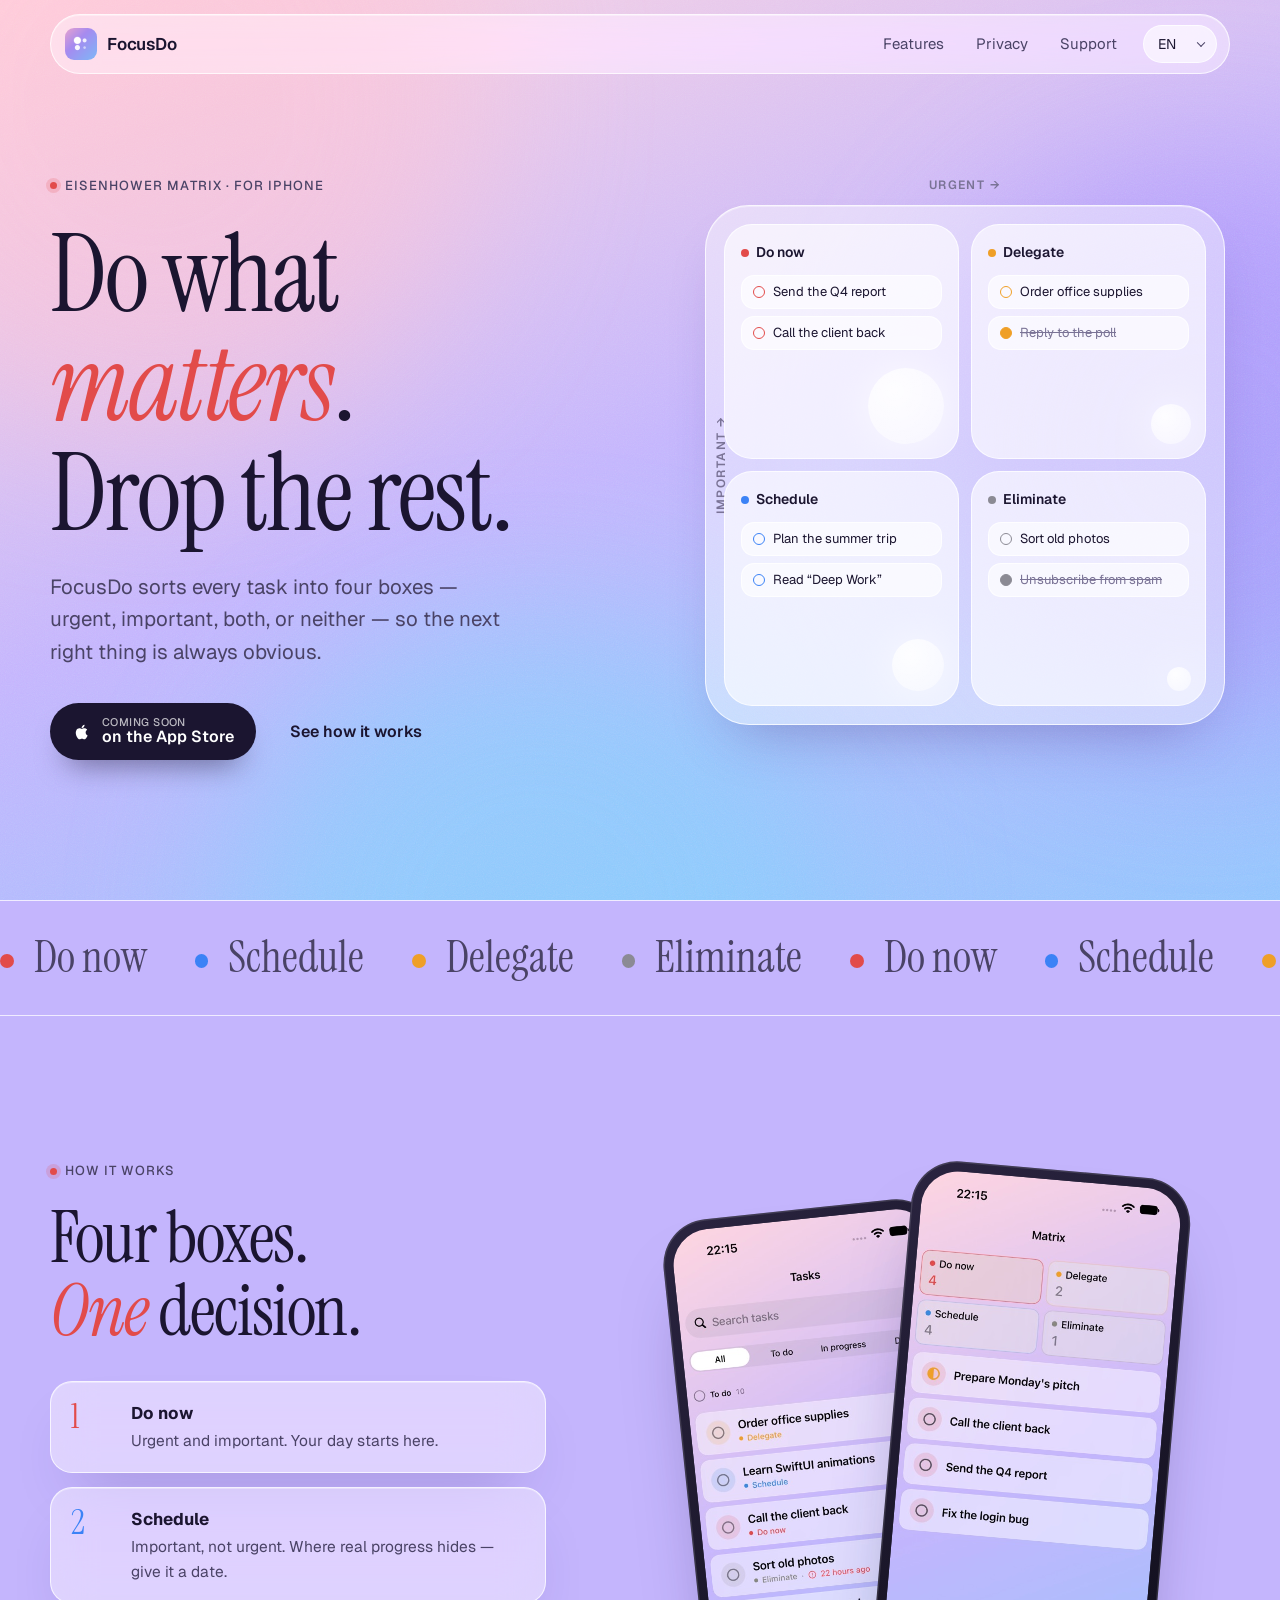
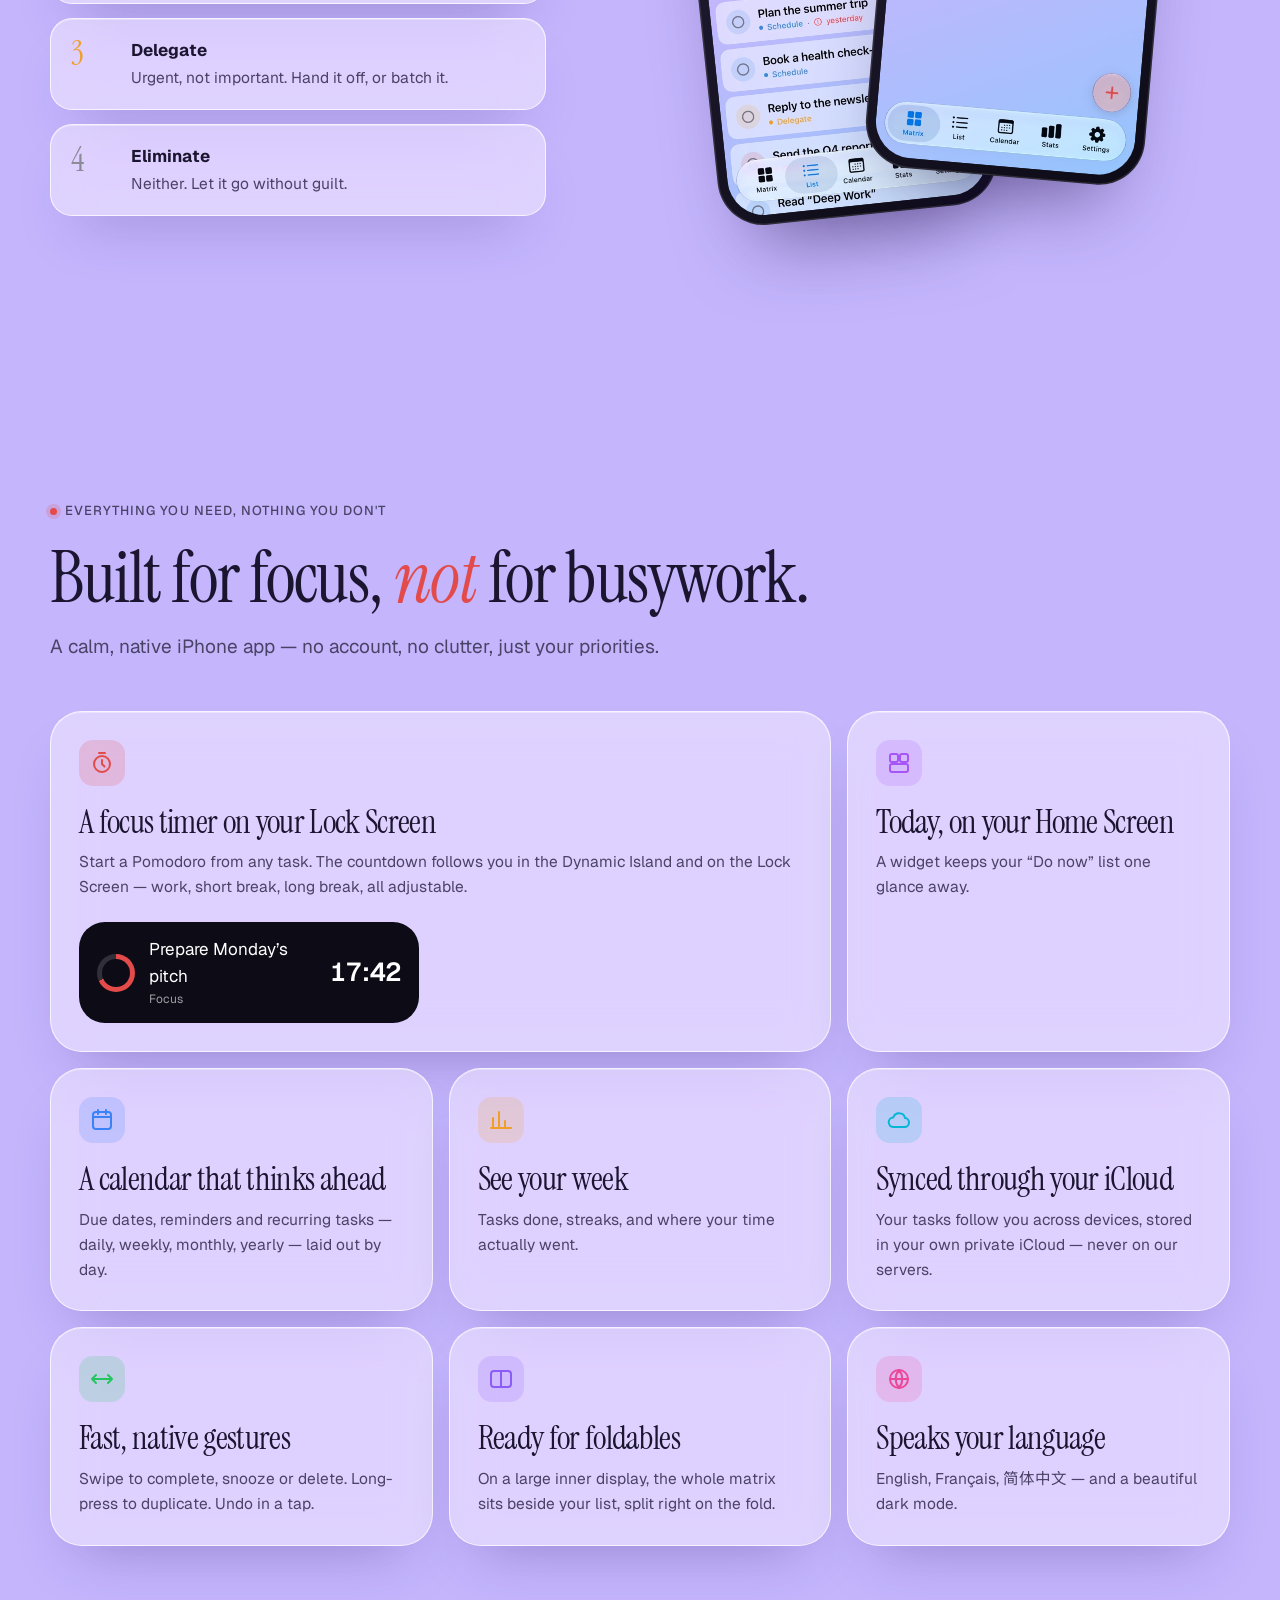
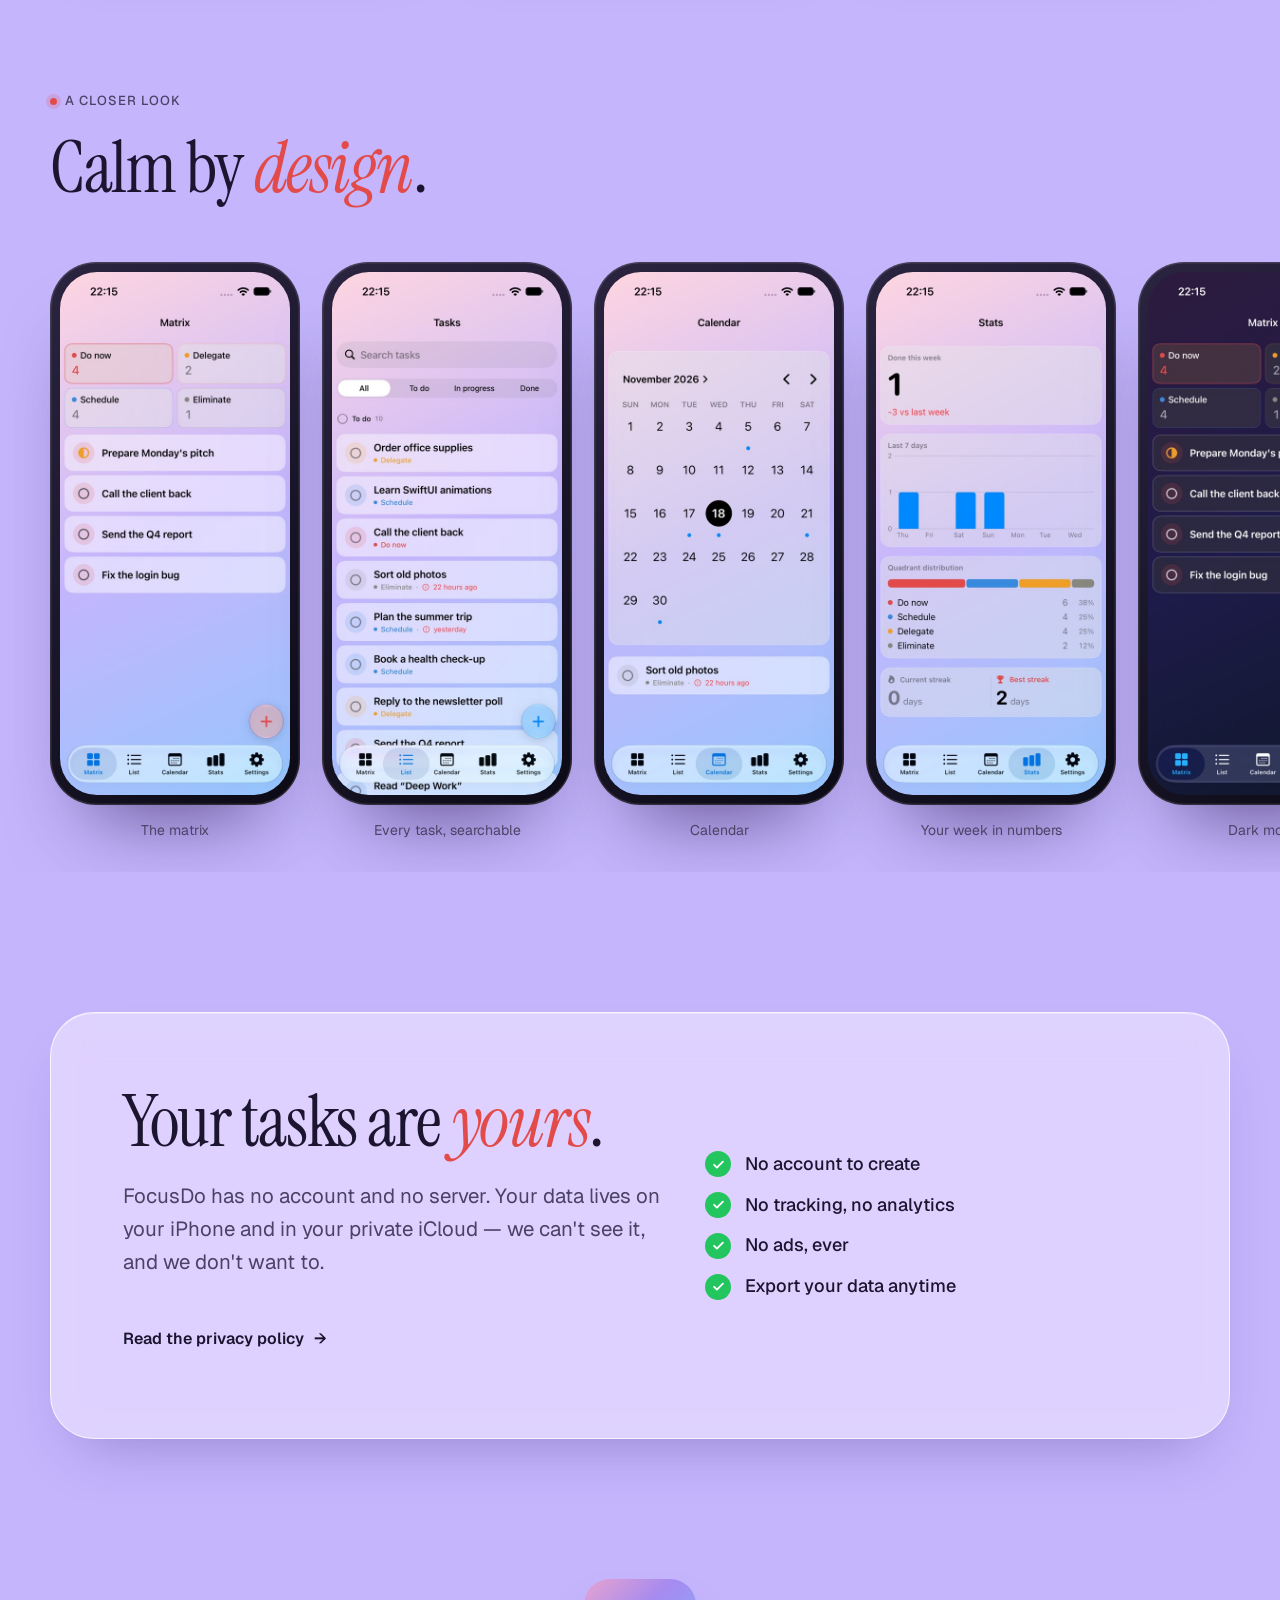
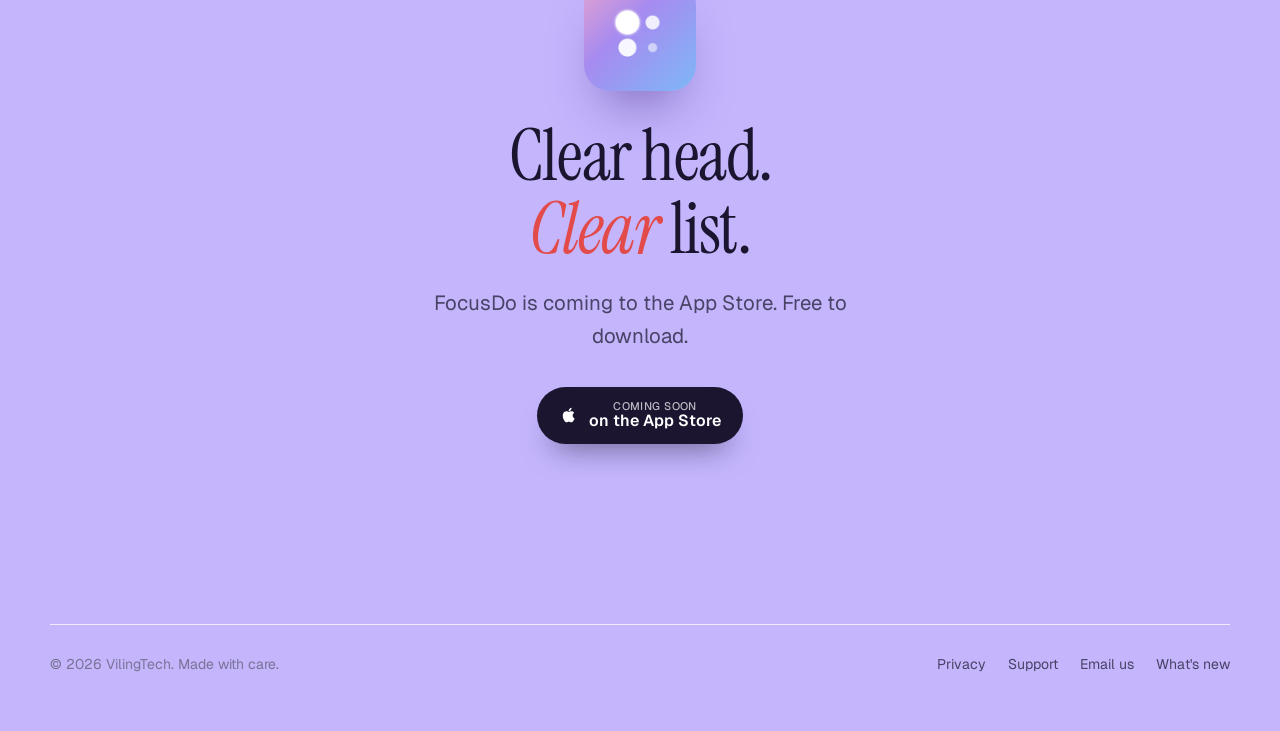
==== commit 6fc337a0: "Add a release notes page fed by assets/changelog.json changelog.html lists every version, newest fir" ====
--- a/index.html
+++ b/index.html
@@ -246,6 +246,7 @@
         <a href="privacy.html" data-i18n="nav.privacy">Privacy</a>
         <a href="support.html" data-i18n="nav.support">Support</a>
         <a data-contact href="#">Contact</a>
+        <a href="changelog.html" data-i18n="nav.changelog">What's new</a>
       </nav>
     </div>
   </footer>
--- a/assets/style.css
+++ b/assets/style.css
@@ -358,3 +358,11 @@
   .rise, .chip, .reveal { opacity: 1 !important; transform: none !important; }
   .ticker-track { transform: none; }
 }
+
+/* Release notes */
+.changelog { list-style: none; margin: 0; padding: 0; }
+.changelog li { padding: 22px 0; border-top: 1px solid color-mix(in srgb, var(--ink) 12%, transparent); }
+.changelog li:first-child { border-top: 0; padding-top: 0; }
+.changelog h2 { display: inline; margin: 0 12px 0 0 !important; font-size: clamp(24px, 2.6vw, 30px); }
+.changelog time { color: var(--ink-soft); font-size: 15px; }
+.changelog p { margin: 8px 0 0; }
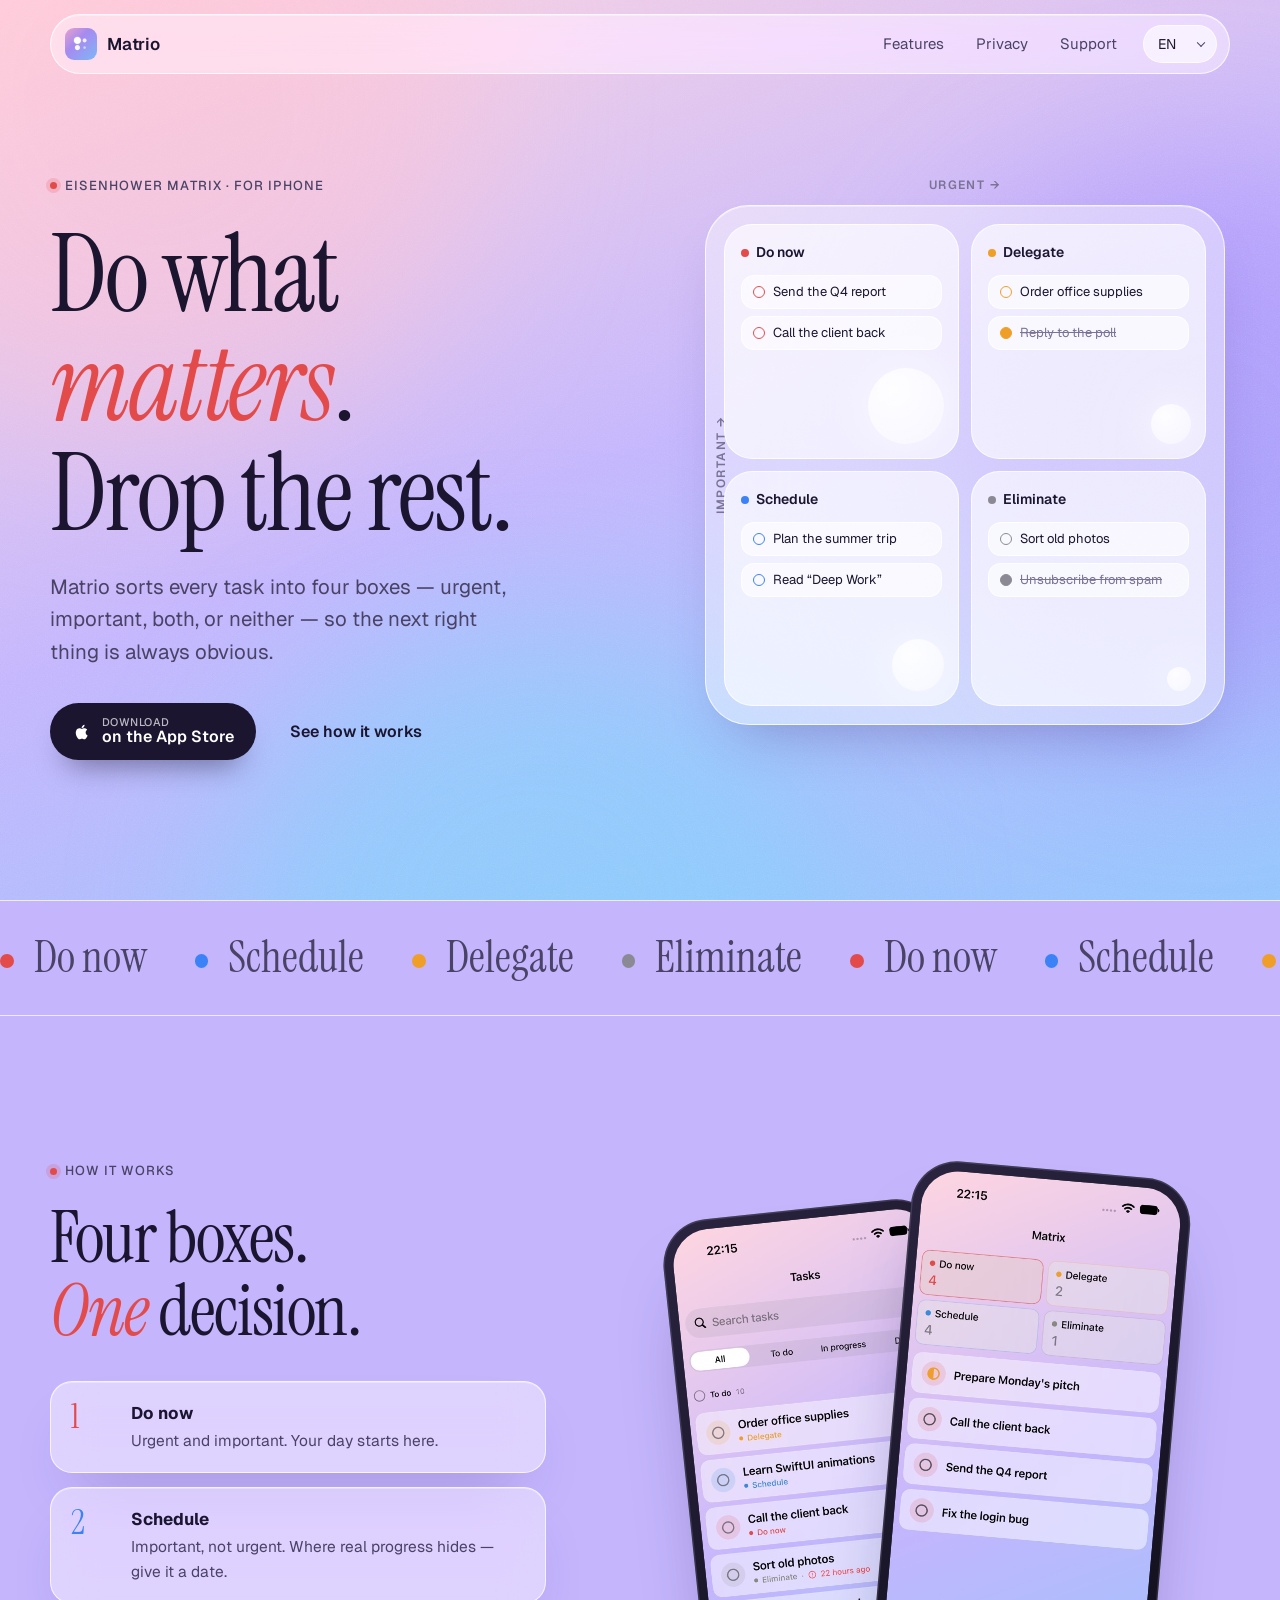
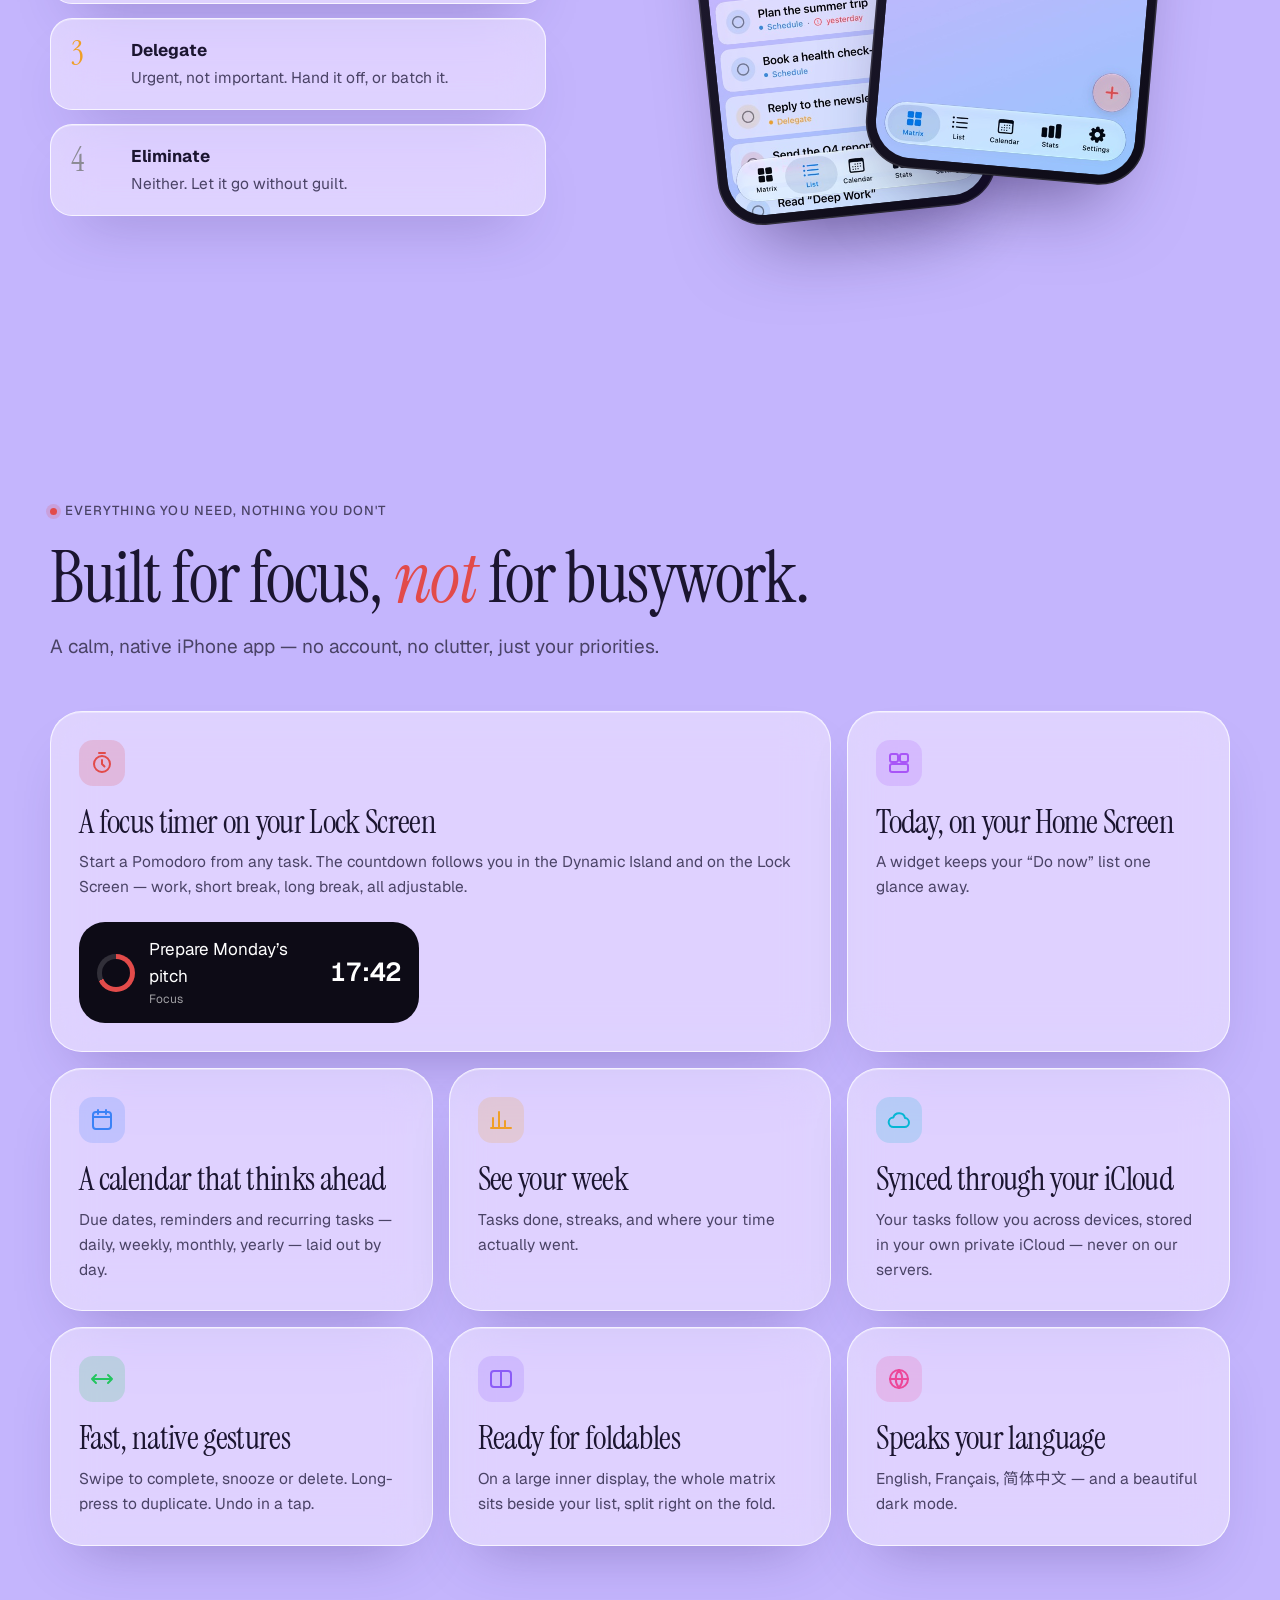
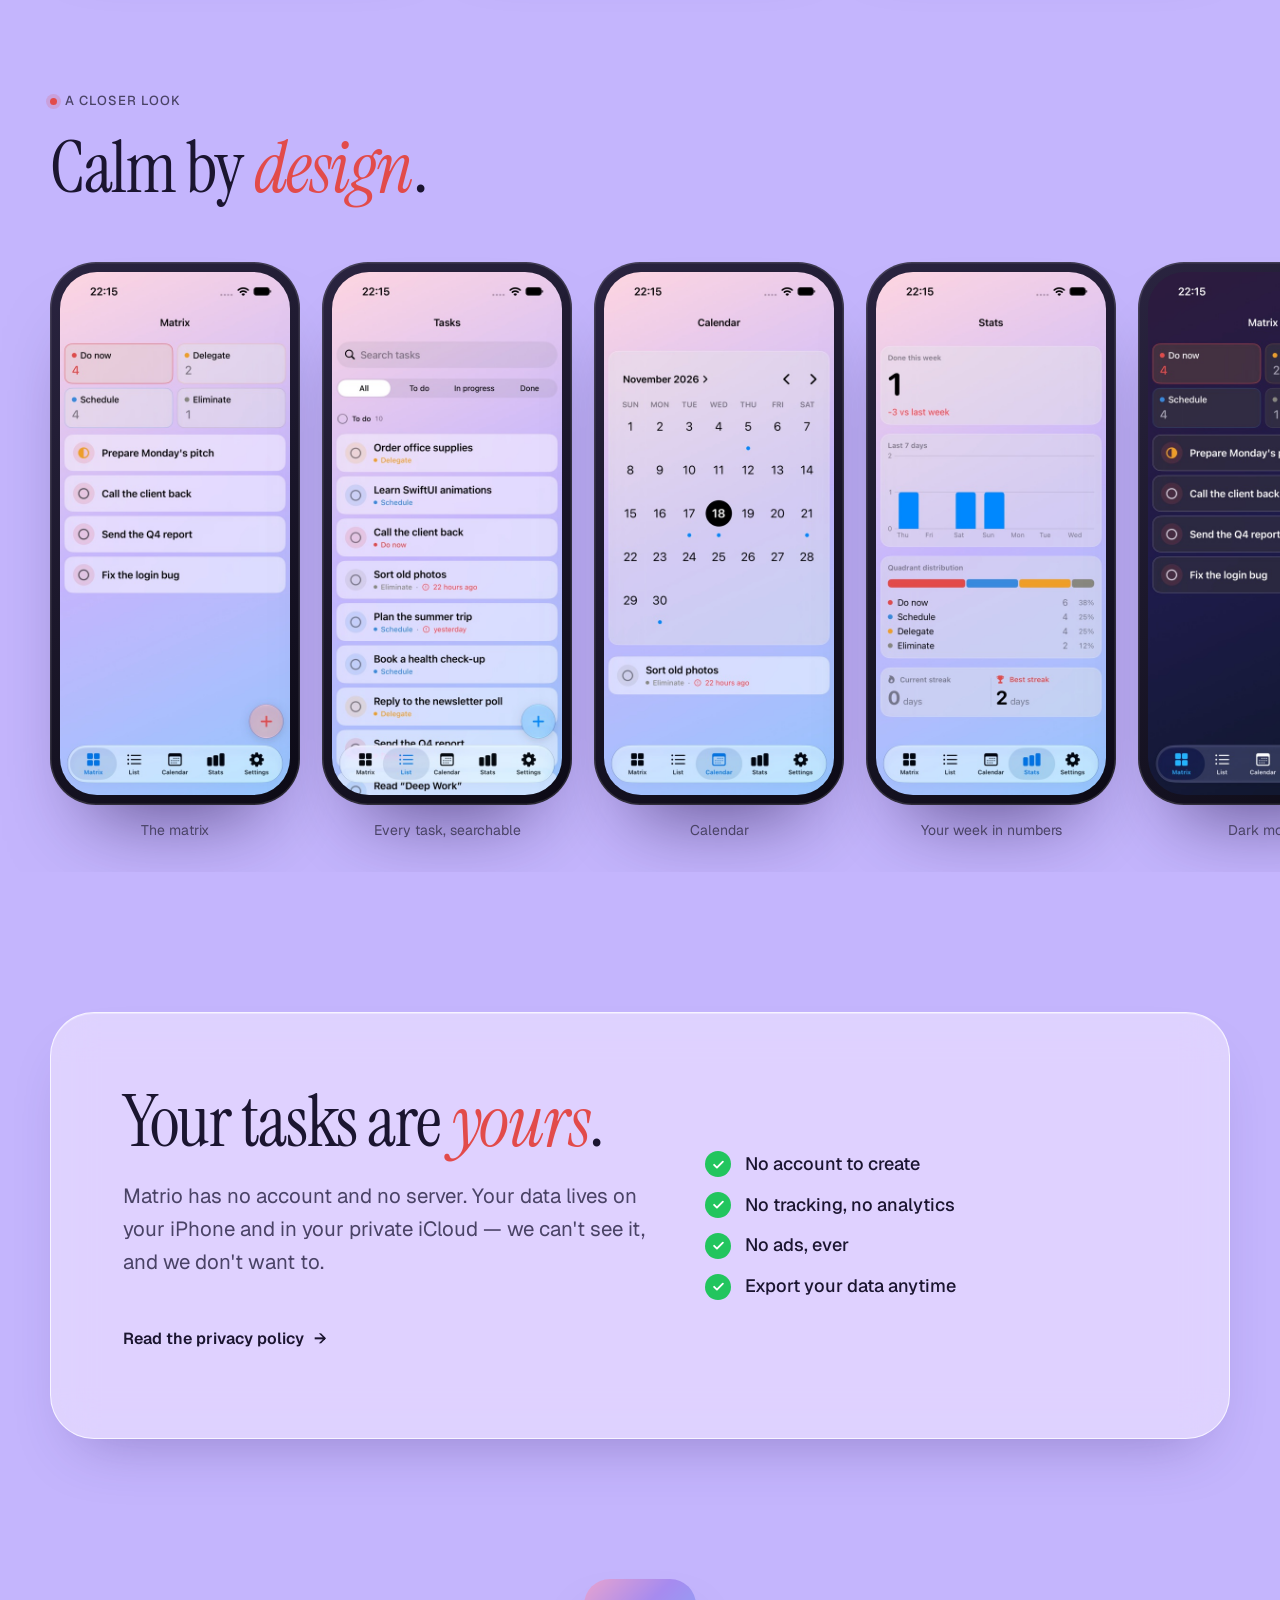
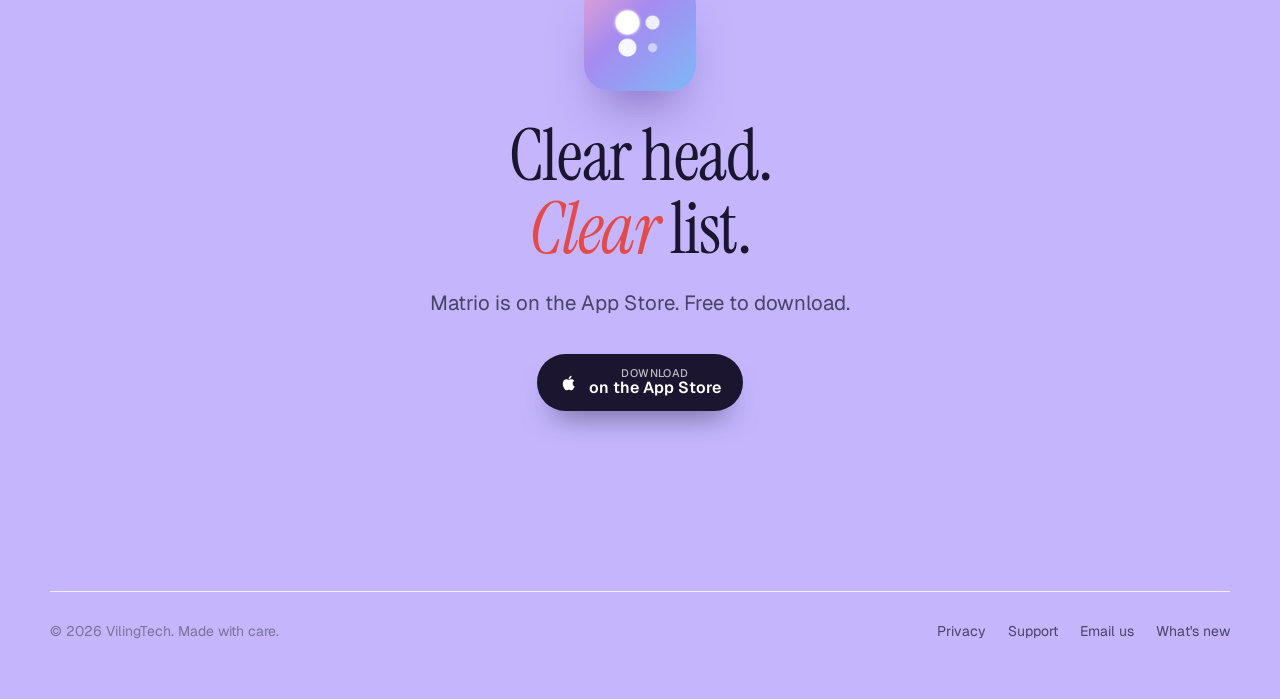
==== commit 79a66ba5: "Rename the app to Matrio; link the App Store page Every visible « FocusDo » becomes « Matrio » (URLs" ====
--- a/index.html
+++ b/index.html
@@ -3,11 +3,11 @@
 <head>
   <meta charset="utf-8" />
   <meta name="viewport" content="width=device-width, initial-scale=1, viewport-fit=cover" />
-  <title data-i18n-title data-ten="FocusDo — Do what matters" data-tfr="FocusDo — Fais ce qui compte" data-tzhhans="FocusDo — 做重要的事">FocusDo — Do what matters</title>
-  <meta name="description" content="FocusDo sorts every task into the Eisenhower matrix — urgent, important, both or neither — so the next right thing is always obvious. For iPhone." />
+  <title data-i18n-title data-ten="Matrio — Do what matters" data-tfr="Matrio — Fais ce qui compte" data-tzhhans="Matrio — 做重要的事">Matrio — Do what matters</title>
+  <meta name="description" content="Matrio sorts every task into the Eisenhower matrix — urgent, important, both or neither — so the next right thing is always obvious. For iPhone." />
   <meta name="theme-color" content="#c4b5fd" media="(prefers-color-scheme: light)" />
   <meta name="theme-color" content="#1e1b4b" media="(prefers-color-scheme: dark)" />
-  <meta property="og:title" content="FocusDo — Do what matters" />
+  <meta property="og:title" content="Matrio — Do what matters" />
   <meta property="og:description" content="The Eisenhower matrix, beautifully done for iPhone. No account, no tracking." />
   <meta property="og:image" content="assets/icon.png" />
   <link rel="icon" href="assets/favicon.png" />
@@ -23,7 +23,7 @@
   <div class="grain" aria-hidden="true"></div>
 
   <header class="nav glass">
-    <a class="brand" href="./"><img src="assets/icon.png" alt="" width="32" height="32" />FocusDo</a>
+    <a class="brand" href="./"><img src="assets/icon.png" alt="" width="32" height="32" />Matrio</a>
     <nav class="nav-links" aria-label="Main">
       <a class="opt" href="#features" data-i18n="nav.features">Features</a>
       <a class="opt" href="privacy.html" data-i18n="nav.privacy">Privacy</a>
@@ -43,11 +43,11 @@
         <div>
           <span class="eyebrow rise" style="--d:0" data-i18n="hero.eyebrow">Eisenhower matrix · for iPhone</span>
           <h1 class="rise" style="--d:1; margin-top:22px" data-i18n="hero.title">Do what <em>matters</em>.<br>Drop the rest.</h1>
-          <p class="lede rise" style="--d:2" data-i18n="hero.lede">FocusDo sorts every task into four boxes — urgent, important, both, or neither — so the next right thing is always obvious.</p>
+          <p class="lede rise" style="--d:2" data-i18n="hero.lede">Matrio sorts every task into four boxes — urgent, important, both, or neither — so the next right thing is always obvious.</p>
           <div class="actions rise" style="--d:3">
-            <a class="btn btn-primary" href="#get" aria-label="Coming soon on the App Store">
+            <a class="btn btn-primary" href="https://apps.apple.com/app/id6767477493" aria-label="Download on the App Store">
               <svg viewBox="0 0 24 24" fill="currentColor" aria-hidden="true"><path d="M16.37 12.6c-.02-2.2 1.8-3.26 1.88-3.31-1.02-1.5-2.62-1.7-3.19-1.72-1.36-.14-2.65.8-3.34.8-.69 0-1.75-.78-2.88-.76-1.48.02-2.85.86-3.61 2.19-1.54 2.67-.39 6.62 1.11 8.79.73 1.06 1.6 2.25 2.75 2.21 1.1-.04 1.52-.71 2.85-.71 1.33 0 1.71.71 2.88.69 1.19-.02 1.94-1.08 2.67-2.15.84-1.23 1.19-2.42 1.21-2.48-.03-.01-2.32-.89-2.33-3.55zM14.18 6.13c.61-.74 1.02-1.76.91-2.78-.88.04-1.94.59-2.57 1.32-.56.65-1.06 1.69-.93 2.69.98.08 1.98-.5 2.59-1.23z"/></svg>
-              <span><small data-i18n="cta.soon">Coming soon</small><span data-i18n="cta.store">on the App Store</span></span>
+              <span><small data-i18n="cta.soon">Download</small><span data-i18n="cta.store">on the App Store</span></span>
             </a>
             <a class="btn btn-ghost" href="#how" data-i18n="cta.how">See how it works</a>
           </div>
@@ -122,8 +122,8 @@
           </ol>
         </div>
         <div class="phones reveal">
-          <div class="phone"><img data-shot="list:light" alt="FocusDo task list" loading="lazy" /></div>
-          <div class="phone"><img data-shot="matrix" alt="FocusDo matrix screen" /></div>
+          <div class="phone"><img data-shot="list:light" alt="Matrio task list" loading="lazy" /></div>
+          <div class="phone"><img data-shot="matrix" alt="Matrio matrix screen" /></div>
         </div>
       </div>
     </section>
@@ -210,7 +210,7 @@
         <div class="pledge glass reveal">
           <div>
             <h2 data-i18n="pledge.title">Your tasks are <em>yours</em>.</h2>
-            <p class="lede" style="max-width:44ch" data-i18n="pledge.p">FocusDo has no account and no server.</p>
+            <p class="lede" style="max-width:44ch" data-i18n="pledge.p">Matrio has no account and no server.</p>
             <div class="actions"><a class="btn btn-ghost" href="privacy.html" style="padding-left:0"><span data-i18n="pledge.link">Read the privacy policy</span> →</a></div>
           </div>
           <ul>
@@ -226,14 +226,14 @@
     <!-- Final CTA -->
     <section id="get" class="cta" style="padding-top:0">
       <div class="wrap reveal">
-        <img src="assets/icon.png" alt="FocusDo app icon" width="112" height="112" />
+        <img src="assets/icon.png" alt="Matrio app icon" width="112" height="112" />
         <h2 data-i18n="final.title">Clear head.<br><em>Clear</em> list.</h2>
-        <p class="lede" data-i18n="final.lede">FocusDo is coming to the App Store. Free to download.</p>
+        <p class="lede" data-i18n="final.lede">Matrio is on the App Store. Free to download.</p>
         <div class="actions">
-          <span class="btn btn-primary" aria-disabled="true">
+          <a class="btn btn-primary" href="https://apps.apple.com/app/id6767477493">
             <svg viewBox="0 0 24 24" fill="currentColor" aria-hidden="true"><path d="M16.37 12.6c-.02-2.2 1.8-3.26 1.88-3.31-1.02-1.5-2.62-1.7-3.19-1.72-1.36-.14-2.65.8-3.34.8-.69 0-1.75-.78-2.88-.76-1.48.02-2.85.86-3.61 2.19-1.54 2.67-.39 6.62 1.11 8.79.73 1.06 1.6 2.25 2.75 2.21 1.1-.04 1.52-.71 2.85-.71 1.33 0 1.71.71 2.88.69 1.19-.02 1.94-1.08 2.67-2.15.84-1.23 1.19-2.42 1.21-2.48-.03-.01-2.32-.89-2.33-3.55zM14.18 6.13c.61-.74 1.02-1.76.91-2.78-.88.04-1.94.59-2.57 1.32-.56.65-1.06 1.69-.93 2.69.98.08 1.98-.5 2.59-1.23z"/></svg>
-            <span><small data-i18n="cta.soon">Coming soon</small><span data-i18n="cta.store">on the App Store</span></span>
-          </span>
+            <span><small data-i18n="cta.soon">Download</small><span data-i18n="cta.store">on the App Store</span></span>
+          </a>
         </div>
       </div>
     </section>
--- a/assets/style.css
+++ b/assets/style.css
@@ -366,3 +366,5 @@
 .changelog h2 { display: inline; margin: 0 12px 0 0 !important; font-size: clamp(24px, 2.6vw, 30px); }
 .changelog time { color: var(--ink-soft); font-size: 15px; }
 .changelog p { margin: 8px 0 0; }
+.changelog ul { margin: 8px 0 0; padding-left: 1.2em; }
+.changelog ul li { padding: 0; border: 0; margin: 4px 0; color: var(--ink-soft); }
